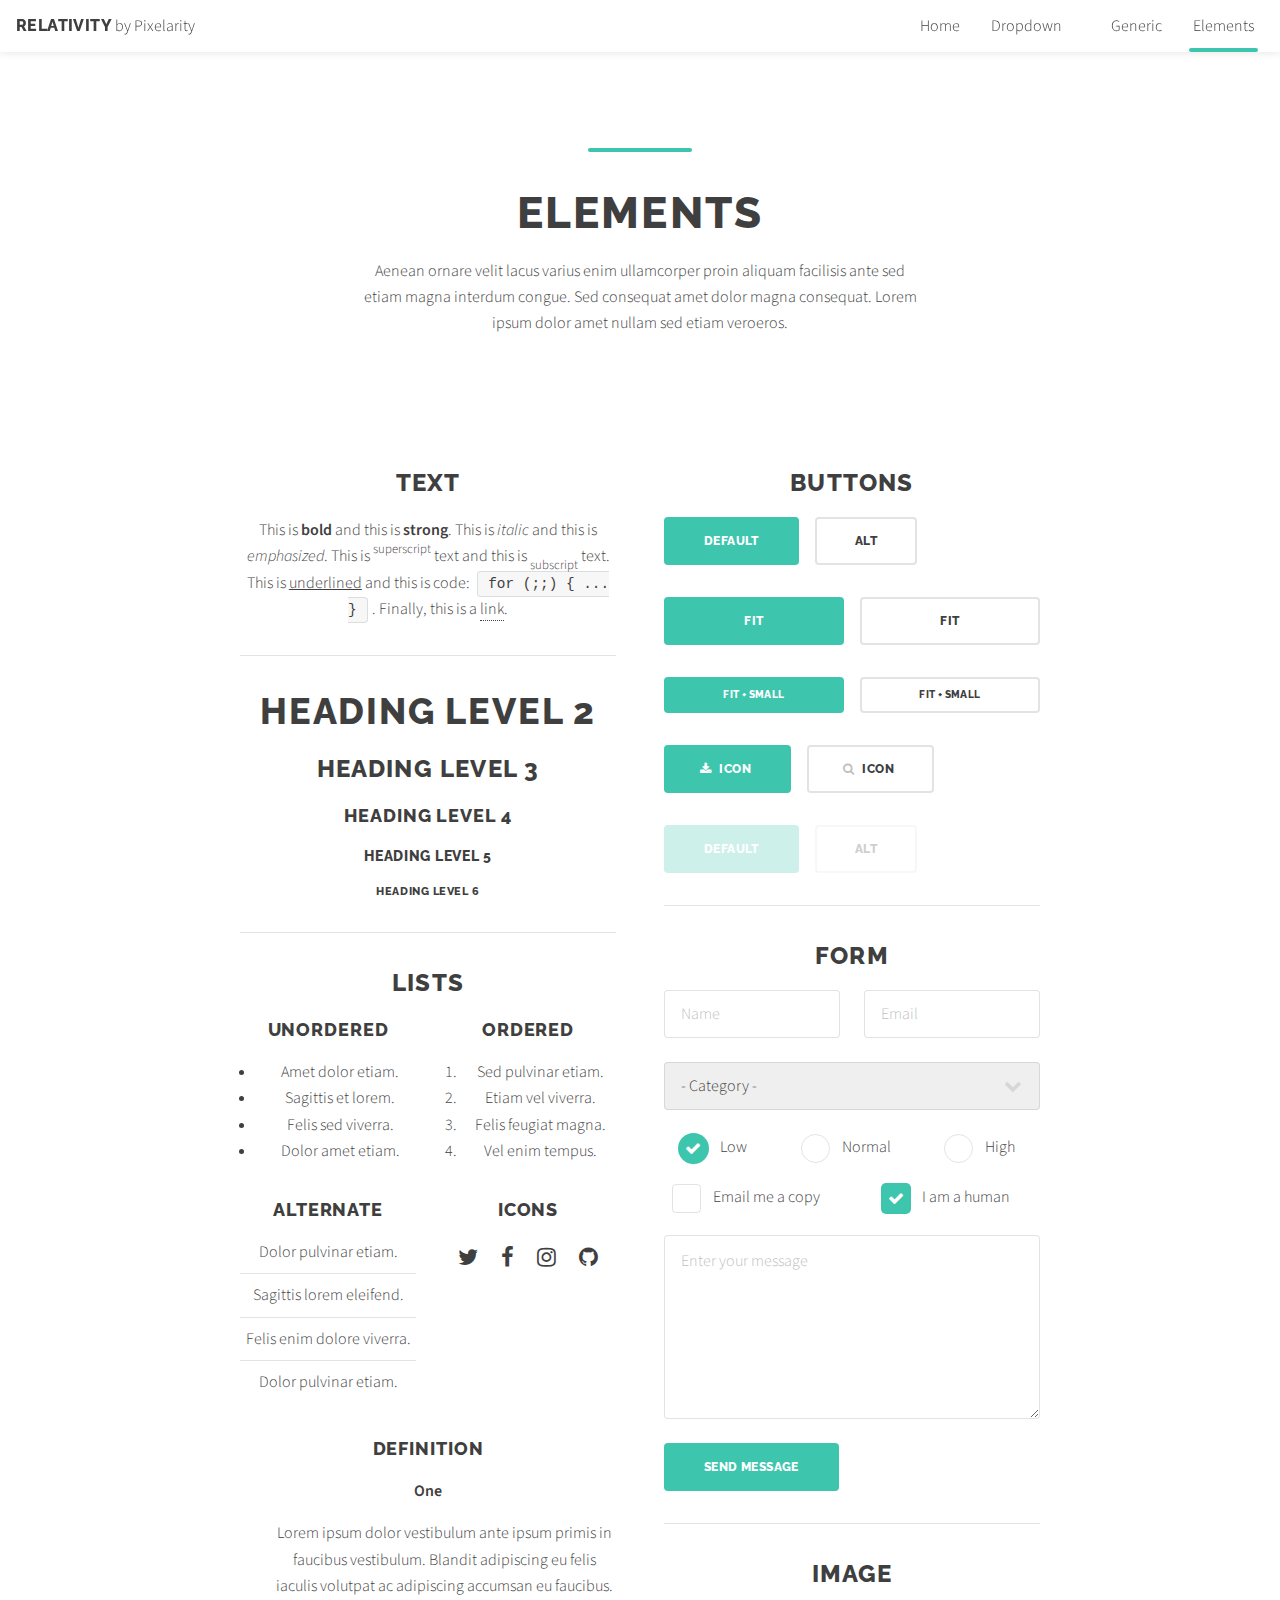
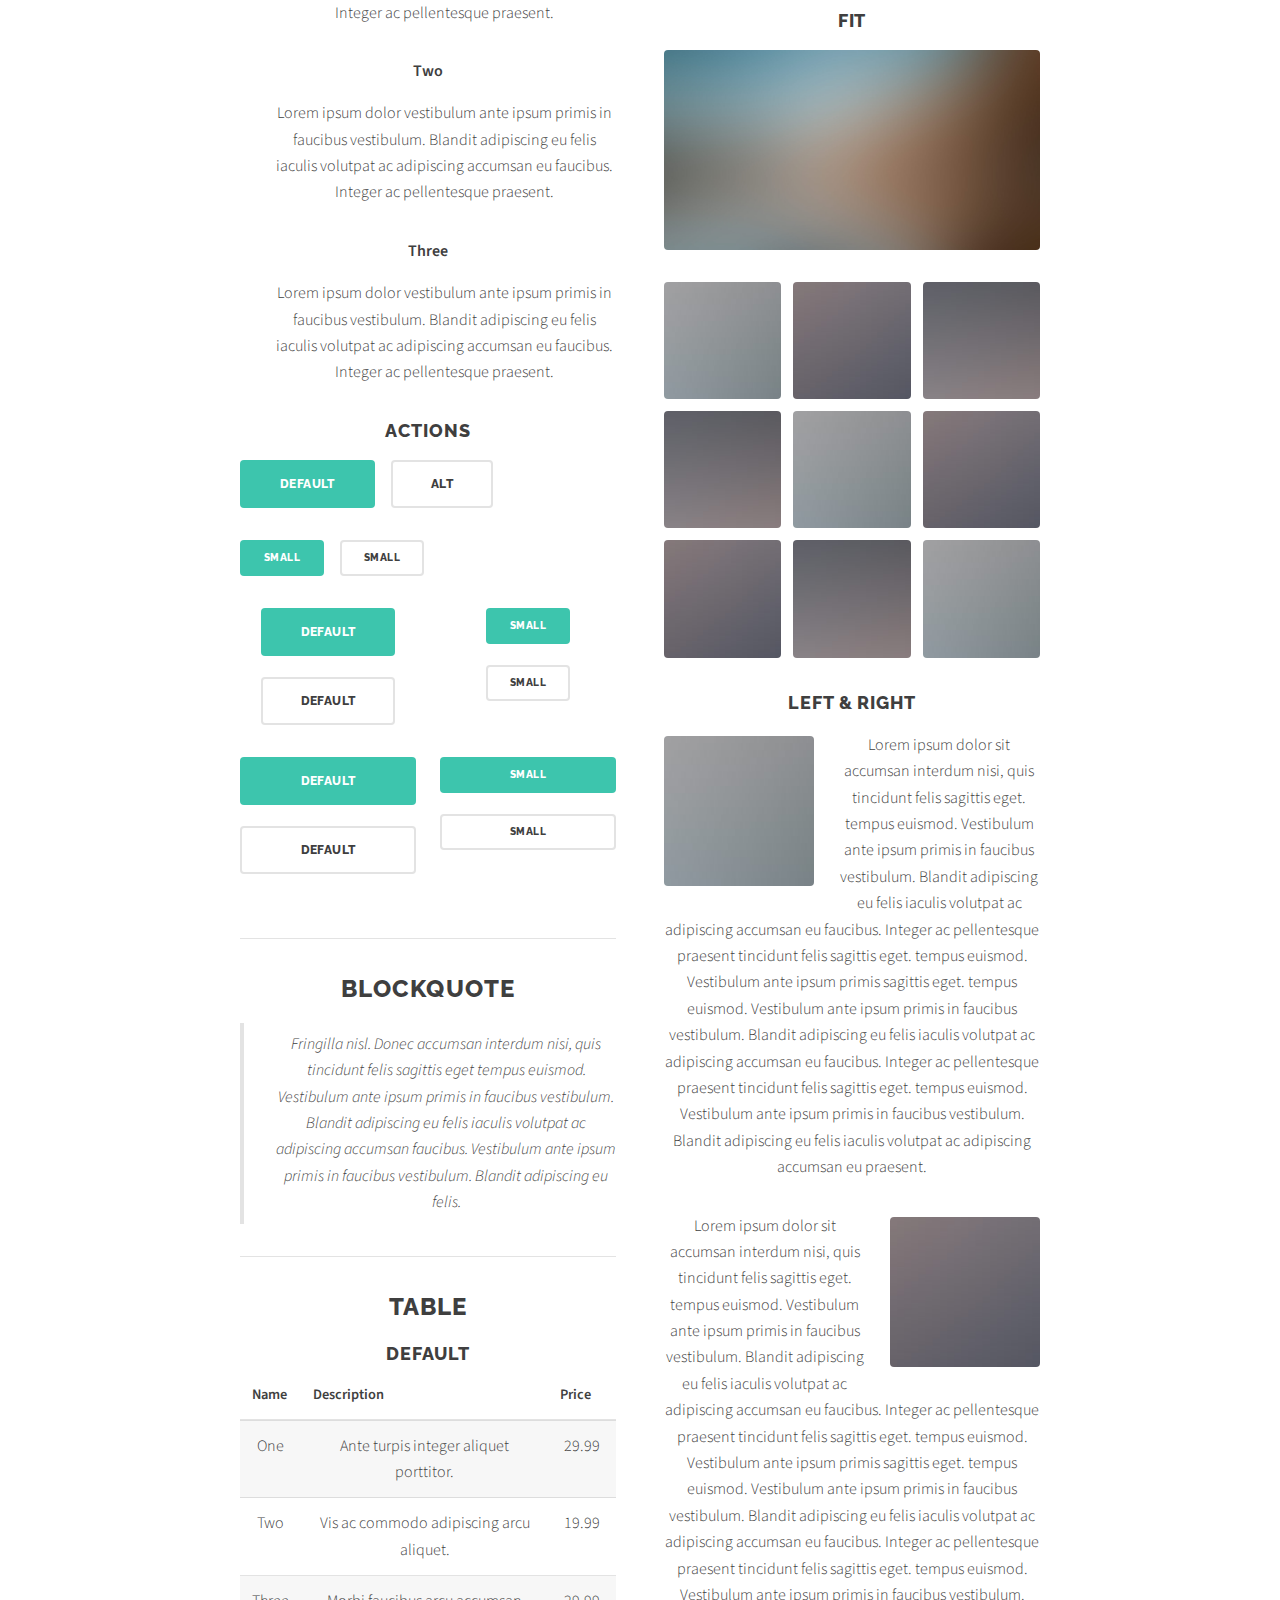
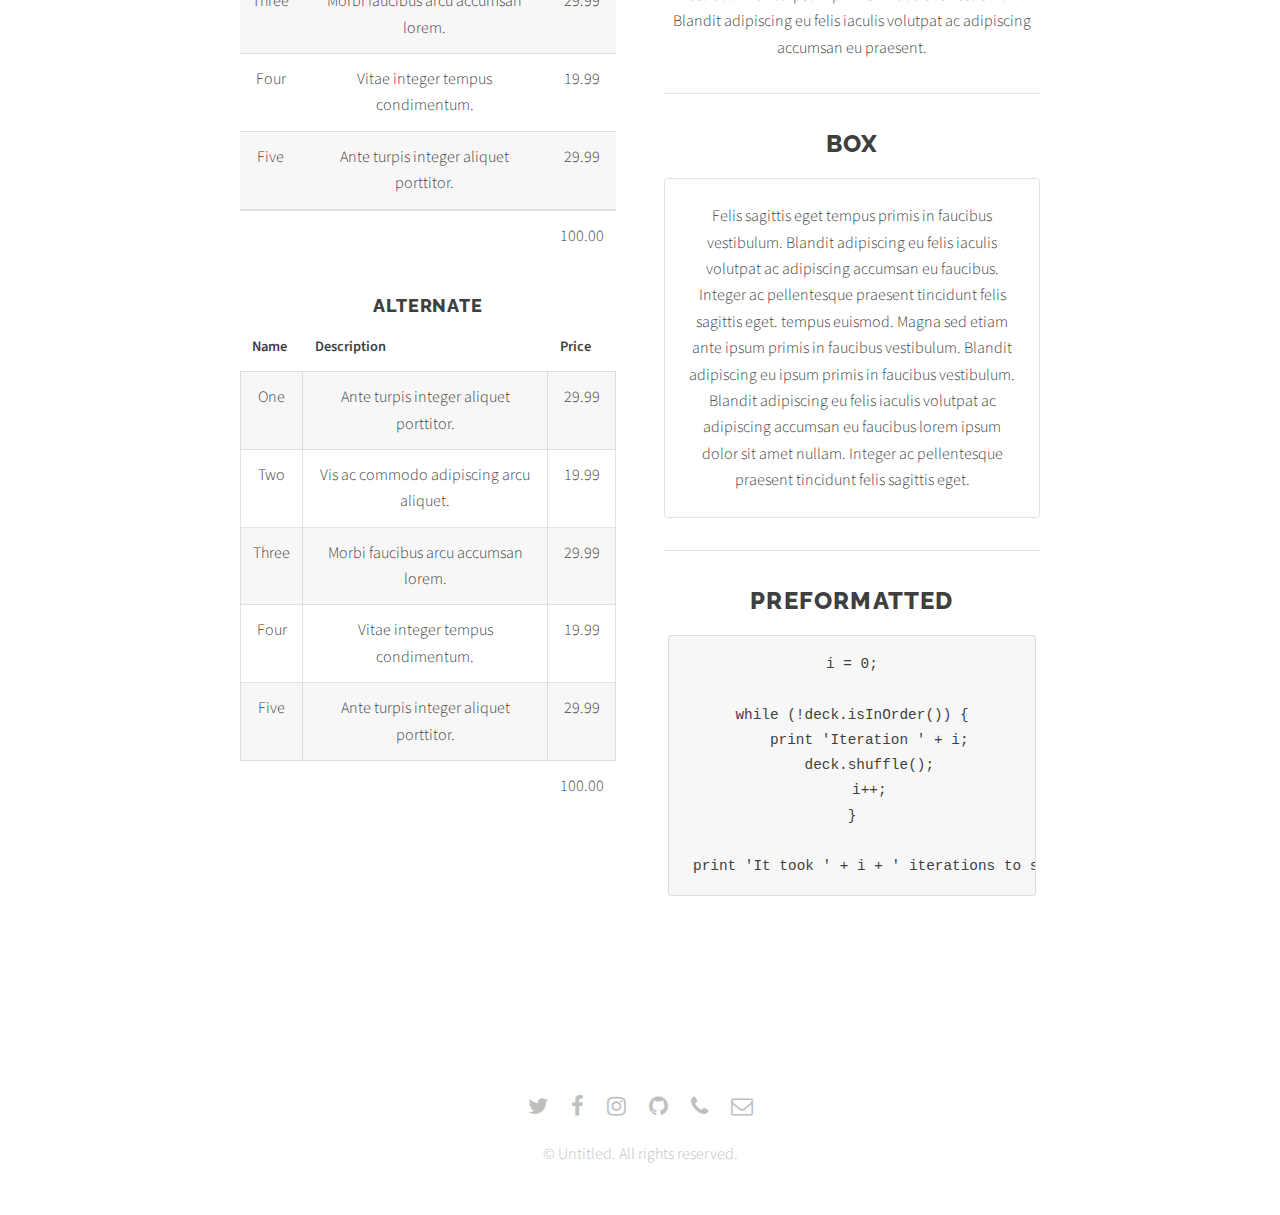
==== elements.html @ f2b417d4 "Jorgen Graff website beta" ====
<!doctype html>
<html>
  <head>
    <meta charset="utf-8">
    <meta http-equiv="x-ua-compatible" content="ie=edge">
    <meta name="viewport"
          content="width=device-width, initial-scale=1, shrink-to-fit=no">
    <!-- Use the title from a page's frontmatter if it has one -->
    <title>Middleman</title>
    <link href="/stylesheets/site.css" rel="stylesheet" />
    <script src="/javascripts/site.js"></script>
  </head>
  <body>
    <!DOCTYPE HTML>
<!--
	Relativity by Pixelarity
	pixelarity.com | hello@pixelarity.com
	License: pixelarity.com/license
-->
<html>
	<head>
		<title>Untitled</title>
		<meta charset="utf-8" />
		<meta name="viewport" content="width=device-width, initial-scale=1, user-scalable=no" />
		<link rel="stylesheet" href="assets/css/main.css" />
	</head>
	<body class="is-preload">

		<!-- Wrapper -->
			<div id="wrapper">

				<!-- Header -->
					<header id="header">

						<!-- Logo -->
							<div class="logo">
								<a href="index.html"><strong>Relativity</strong> by Pixelarity</a>
							</div>

						<!-- Nav -->
							<nav id="nav">
								<ul>
									<li><a href="index.html">Home</a></li>
									<li>
										<a href="#" class="icon fa-angle-down">Dropdown</a>
										<ul>
											<li><a href="#">Option One</a></li>
											<li><a href="#">Option Two</a></li>
											<li><a href="#">Option Three</a></li>
											<li>
												<a href="#">Submenu</a>
												<ul>
													<li><a href="#">Option One</a></li>
													<li><a href="#">Option Two</a></li>
													<li><a href="#">Option Three</a></li>
													<li><a href="#">Option Four</a></li>
												</ul>
											</li>
										</ul>
									</li>
									<li><a href="generic.html">Generic</a></li>
									<li class="current"><a href="elements.html">Elements</a></li>
								</ul>
							</nav>

					</header>

				<!-- Section -->
					<section class="main alt">
						<header>
							<h1>Elements</h1>
							<p>Aenean ornare velit lacus varius enim ullamcorper proin aliquam facilisis ante sed etiam magna interdum congue. Sed consequat amet dolor magna consequat. Lorem ipsum dolor amet nullam sed etiam veroeros.</p>
						</header>
						<div class="inner style2">

							<div class="row gtr-200">
								<div class="col-6 col-12-medium">

									<!-- Text stuff -->
										<h3>Text</h3>
										<p>This is <b>bold</b> and this is <strong>strong</strong>. This is <i>italic</i> and this is <em>emphasized</em>.
										This is <sup>superscript</sup> text and this is <sub>subscript</sub> text.
										This is <u>underlined</u> and this is code: <code>for (;;) { ... }</code>.
										Finally, this is a <a href="#">link</a>.</p>
										<hr />
										<h2>Heading Level 2</h2>
										<h3>Heading Level 3</h3>
										<h4>Heading Level 4</h4>
										<h5>Heading Level 5</h5>
										<h6>Heading Level 6</h6>

										<hr />

									<!-- Lists -->
										<h3>Lists</h3>
										<div class="row">
											<div class="col-6 col-12-small">

												<h4>Unordered</h4>
												<ul>
													<li>Amet dolor etiam.</li>
													<li>Sagittis et lorem.</li>
													<li>Felis sed viverra.</li>
													<li>Dolor amet etiam.</li>
												</ul>

												<h4>Alternate</h4>
												<ul class="alt">
													<li>Dolor pulvinar etiam.</li>
													<li>Sagittis lorem eleifend.</li>
													<li>Felis enim dolore viverra.</li>
													<li>Dolor pulvinar etiam.</li>
												</ul>

											</div>
											<div class="col-6 col-12-small">

												<h4>Ordered</h4>
												<ol>
													<li>Sed pulvinar etiam.</li>
													<li>Etiam vel viverra.</li>
													<li>Felis feugiat magna.</li>
													<li>Vel enim tempus.</li>
												</ol>

												<h4>Icons</h4>
												<ul class="icons">
													<li><a href="#" class="icon fa-twitter"><span class="label">Twitter</span></a></li>
													<li><a href="#" class="icon fa-facebook"><span class="label">Facebook</span></a></li>
													<li><a href="#" class="icon fa-instagram"><span class="label">Instagram</span></a></li>
													<li><a href="#" class="icon fa-github"><span class="label">Github</span></a></li>
												</ul>

											</div>
										</div>
										<h4>Definition</h4>
										<dl>
											<dt>One</dt>
											<dd>
												<p>Lorem ipsum dolor vestibulum ante ipsum primis in faucibus vestibulum. Blandit adipiscing eu felis iaculis volutpat ac adipiscing accumsan eu faucibus. Integer ac pellentesque praesent.</p>
											</dd>
											<dt>Two</dt>
											<dd>
												<p>Lorem ipsum dolor vestibulum ante ipsum primis in faucibus vestibulum. Blandit adipiscing eu felis iaculis volutpat ac adipiscing accumsan eu faucibus. Integer ac pellentesque praesent.</p>
											</dd>
											<dt>Three</dt>
											<dd>
												<p>Lorem ipsum dolor vestibulum ante ipsum primis in faucibus vestibulum. Blandit adipiscing eu felis iaculis volutpat ac adipiscing accumsan eu faucibus. Integer ac pellentesque praesent.</p>
											</dd>
										</dl>

										<h4>Actions</h4>
										<ul class="actions">
											<li><a href="#" class="button">Default</a></li>
											<li><a href="#" class="button alt">Alt</a></li>
										</ul>
										<ul class="actions small">
											<li><a href="#" class="button small">Small</a></li>
											<li><a href="#" class="button alt small">Small</a></li>
										</ul>
										<div class="row">
											<div class="col-6 col-12-small">
												<ul class="actions stacked">
													<li><a href="#" class="button">Default</a></li>
													<li><a href="#" class="button alt">Default</a></li>
												</ul>
											</div>
											<div class="col-6 col-12-small">
												<ul class="actions stacked">
													<li><a href="#" class="button small">Small</a></li>
													<li><a href="#" class="button alt small">Small</a></li>
												</ul>
											</div>
										</div>
										<div class="row">
											<div class="col-6 col-12-small">
												<ul class="actions stacked">
													<li><a href="#" class="button fit">Default</a></li>
													<li><a href="#" class="button alt fit">Default</a></li>
												</ul>
											</div>
											<div class="col-6 col-12-small">
												<ul class="actions stacked">
													<li><a href="#" class="button small fit">Small</a></li>
													<li><a href="#" class="button alt small fit">Small</a></li>
												</ul>
											</div>
										</div>

										<hr />

									<!-- Blockquote -->
										<h3>Blockquote</h3>
										<blockquote>Fringilla nisl. Donec accumsan interdum nisi, quis tincidunt felis sagittis eget tempus euismod. Vestibulum ante ipsum primis in faucibus vestibulum. Blandit adipiscing eu felis iaculis volutpat ac adipiscing accumsan faucibus. Vestibulum ante ipsum primis in faucibus vestibulum. Blandit adipiscing eu felis.</blockquote>

										<hr />

									<!-- Table -->
										<h3>Table</h3>

										<h4>Default</h4>
										<div class="table-wrapper">
											<table>
												<thead>
													<tr>
														<th>Name</th>
														<th>Description</th>
														<th>Price</th>
													</tr>
												</thead>
												<tbody>
													<tr>
														<td>One</td>
														<td>Ante turpis integer aliquet porttitor.</td>
														<td>29.99</td>
													</tr>
													<tr>
														<td>Two</td>
														<td>Vis ac commodo adipiscing arcu aliquet.</td>
														<td>19.99</td>
													</tr>
													<tr>
														<td>Three</td>
														<td> Morbi faucibus arcu accumsan lorem.</td>
														<td>29.99</td>
													</tr>
													<tr>
														<td>Four</td>
														<td>Vitae integer tempus condimentum.</td>
														<td>19.99</td>
													</tr>
													<tr>
														<td>Five</td>
														<td>Ante turpis integer aliquet porttitor.</td>
														<td>29.99</td>
													</tr>
												</tbody>
												<tfoot>
													<tr>
														<td colspan="2"></td>
														<td>100.00</td>
													</tr>
												</tfoot>
											</table>
										</div>

										<h4>Alternate</h4>
										<div class="table-wrapper">
											<table class="alt">
												<thead>
													<tr>
														<th>Name</th>
														<th>Description</th>
														<th>Price</th>
													</tr>
												</thead>
												<tbody>
													<tr>
														<td>One</td>
														<td>Ante turpis integer aliquet porttitor.</td>
														<td>29.99</td>
													</tr>
													<tr>
														<td>Two</td>
														<td>Vis ac commodo adipiscing arcu aliquet.</td>
														<td>19.99</td>
													</tr>
													<tr>
														<td>Three</td>
														<td>Morbi faucibus arcu accumsan lorem.</td>
														<td>29.99</td>
													</tr>
													<tr>
														<td>Four</td>
														<td>Vitae integer tempus condimentum.</td>
														<td>19.99</td>
													</tr>
													<tr>
														<td>Five</td>
														<td>Ante turpis integer aliquet porttitor.</td>
														<td>29.99</td>
													</tr>
												</tbody>
												<tfoot>
													<tr>
														<td colspan="2"></td>
														<td>100.00</td>
													</tr>
												</tfoot>
											</table>
										</div>

								</div>
								<div class="col-6 col-12-medium">

									<!-- Buttons -->
										<h3>Buttons</h3>
										<ul class="actions">
											<li><a href="#" class="button">Default</a></li>
											<li><a href="#" class="button alt">Alt</a></li>
										</ul>
										<ul class="actions fit">
											<li><a href="#" class="button fit">Fit</a></li>
											<li><a href="#" class="button alt fit">Fit</a></li>
										</ul>
										<ul class="actions fit small">
											<li><a href="#" class="button fit small">Fit + Small</a></li>
											<li><a href="#" class="button alt fit small">Fit + Small</a></li>
										</ul>
										<ul class="actions">
											<li><a href="#" class="button icon fa-download">Icon</a></li>
											<li><a href="#" class="button alt icon fa-search">Icon</a></li>
										</ul>
										<ul class="actions">
											<li><span class="button disabled">Default</span></li>
											<li><span class="button alt disabled">Alt</span></li>
										</ul>

										<hr />

									<!-- Form -->
										<h3>Form</h3>

										<form method="post" action="#" class="alt">
											<div class="row gtr-uniform">
												<div class="col-6 col-12-xsmall">
													<input type="text" name="demo-name" id="demo-name" value="" placeholder="Name" />
												</div>
												<div class="col-6 col-12-xsmall">
													<input type="email" name="demo-email" id="demo-email" value="" placeholder="Email" />
												</div>
												<!-- Break -->
												<div class="col-12">
													<select name="demo-category" id="demo-category">
														<option value="">- Category -</option>
														<option value="1">Manufacturing</option>
														<option value="1">Shipping</option>
														<option value="1">Administration</option>
														<option value="1">Human Resources</option>
													</select>
												</div>
												<!-- Break -->
												<div class="col-4 col-12-small">
													<input type="radio" id="demo-priority-low" name="demo-priority" checked>
													<label for="demo-priority-low">Low</label>
												</div>
												<div class="col-4 col-12-small">
													<input type="radio" id="demo-priority-normal" name="demo-priority">
													<label for="demo-priority-normal">Normal</label>
												</div>
												<div class="col-4 col-12-small">
													<input type="radio" id="demo-priority-high" name="demo-priority">
													<label for="demo-priority-high">High</label>
												</div>
												<!-- Break -->
												<div class="col-6 col-12-small">
													<input type="checkbox" id="demo-copy" name="demo-copy">
													<label for="demo-copy">Email me a copy</label>
												</div>
												<div class="col-6 col-12-small">
													<input type="checkbox" id="demo-human" name="demo-human" checked>
													<label for="demo-human">I am a human</label>
												</div>
												<!-- Break -->
												<div class="col-12">
													<textarea name="demo-message" id="demo-message" placeholder="Enter your message" rows="6"></textarea>
												</div>
												<!-- Break -->
												<div class="col-12">
													<ul class="actions">
														<li><input type="submit" value="Send Message" /></li>
													</ul>
												</div>
											</div>
										</form>

										<hr />

									<!-- Image -->
										<h3>Image</h3>

										<h4>Fit</h4>
										<span class="image fit"><img src="images/banner.jpg" alt="" /></span>
										<div class="box alt">
											<div class="row gtr-50 gtr-uniform">
												<div class="col-4"><span class="image fit"><img src="images/pic01.jpg" alt="" /></span></div>
												<div class="col-4"><span class="image fit"><img src="images/pic02.jpg" alt="" /></span></div>
												<div class="col-4"><span class="image fit"><img src="images/pic03.jpg" alt="" /></span></div>
												<!-- Break -->
												<div class="col-4"><span class="image fit"><img src="images/pic03.jpg" alt="" /></span></div>
												<div class="col-4"><span class="image fit"><img src="images/pic01.jpg" alt="" /></span></div>
												<div class="col-4"><span class="image fit"><img src="images/pic02.jpg" alt="" /></span></div>
												<!-- Break -->
												<div class="col-4"><span class="image fit"><img src="images/pic02.jpg" alt="" /></span></div>
												<div class="col-4"><span class="image fit"><img src="images/pic03.jpg" alt="" /></span></div>
												<div class="col-4"><span class="image fit"><img src="images/pic01.jpg" alt="" /></span></div>
											</div>
										</div>

										<h4>Left &amp; Right</h4>
										<p><span class="image left"><img src="images/pic01.jpg" alt="" /></span>Lorem ipsum dolor sit accumsan interdum nisi, quis tincidunt felis sagittis eget. tempus euismod. Vestibulum ante ipsum primis in faucibus vestibulum. Blandit adipiscing eu felis iaculis volutpat ac adipiscing accumsan eu faucibus. Integer ac pellentesque praesent tincidunt felis sagittis eget. tempus euismod. Vestibulum ante ipsum primis sagittis eget. tempus euismod. Vestibulum ante ipsum primis in faucibus vestibulum. Blandit adipiscing eu felis iaculis volutpat ac adipiscing accumsan eu faucibus. Integer ac pellentesque praesent tincidunt felis sagittis eget. tempus euismod. Vestibulum ante ipsum primis in faucibus vestibulum. Blandit adipiscing eu felis iaculis volutpat ac adipiscing accumsan eu praesent.</p>
										<p><span class="image right"><img src="images/pic02.jpg" alt="" /></span>Lorem ipsum dolor sit accumsan interdum nisi, quis tincidunt felis sagittis eget. tempus euismod. Vestibulum ante ipsum primis in faucibus vestibulum. Blandit adipiscing eu felis iaculis volutpat ac adipiscing accumsan eu faucibus. Integer ac pellentesque praesent tincidunt felis sagittis eget. tempus euismod. Vestibulum ante ipsum primis sagittis eget. tempus euismod. Vestibulum ante ipsum primis in faucibus vestibulum. Blandit adipiscing eu felis iaculis volutpat ac adipiscing accumsan eu faucibus. Integer ac pellentesque praesent tincidunt felis sagittis eget. tempus euismod. Vestibulum ante ipsum primis in faucibus vestibulum. Blandit adipiscing eu felis iaculis volutpat ac adipiscing accumsan eu praesent.</p>

										<hr />

									<!-- Box -->
										<h3>Box</h3>
										<div class="box">
											<p>Felis sagittis eget tempus primis in faucibus vestibulum. Blandit adipiscing eu felis iaculis volutpat ac adipiscing accumsan eu faucibus. Integer ac pellentesque praesent tincidunt felis sagittis eget. tempus euismod. Magna sed etiam ante ipsum primis in faucibus vestibulum. Blandit adipiscing eu ipsum primis in faucibus vestibulum. Blandit adipiscing eu felis iaculis volutpat ac adipiscing accumsan eu faucibus lorem ipsum dolor sit amet nullam. Integer ac pellentesque praesent tincidunt felis sagittis eget.</p>
										</div>

										<hr />

									<!-- Preformatted Code -->
										<h3>Preformatted</h3>
										<pre><code>i = 0;

while (!deck.isInOrder()) {
    print 'Iteration ' + i;
    deck.shuffle();
    i++;
}

print 'It took ' + i + ' iterations to sort the deck.';
</code></pre>
								</div>
							</div>

						</div>
					</section>

				<!-- Footer -->
					<footer id="footer">
						<ul class="icons">
							<li><a href="#" class="icon alt fa-twitter"><span class="label">Twitter</span></a></li>
							<li><a href="#" class="icon alt fa-facebook"><span class="label">Facebook</span></a></li>
							<li><a href="#" class="icon alt fa-instagram"><span class="label">Instagram</span></a></li>
							<li><a href="#" class="icon alt fa-github"><span class="label">GitHub</span></a></li>
							<li><a href="#" class="icon alt fa-phone"><span class="label">Phone</span></a></li>
							<li><a href="#" class="icon alt fa-envelope-o"><span class="label">Email</span></a></li>
						</ul>
						<p class="copyright">&copy; Untitled. All rights reserved.</p>
					</footer>

			</div>

		<!-- Scripts -->
			<script src="assets/js/jquery.min.js"></script>
			<script src="assets/js/jquery.dropotron.min.js"></script>
			<script src="assets/js/jquery.scrollex.min.js"></script>
			<script src="assets/js/jquery.scrolly.min.js"></script>
			<script src="assets/js/browser.min.js"></script>
			<script src="assets/js/breakpoints.min.js"></script>
			<script src="assets/js/util.js"></script>
			<script src="assets/js/main.js"></script>

	</body>
</html>
  </body>
</html>
---- stylesheets/site.css ----
body {
  background-color: #fbc547;
  color: #333;
  font-family: -apple-system, BlinkMacSystemFont, "Avenir Next", "Avenir", "Segoe UI", "Lucida Grande", "Helvetica Neue", "Helvetica", "Fira Sans", "Roboto", "Noto", "Droid Sans", "Cantarell", "Oxygen", "Ubuntu", "Franklin Gothic Medium", "Century Gothic", "Liberation Sans", sans-serif;
  padding: 18vh 1rem;
  text-align: center; }

a {
  color: rgba(0, 0, 0, 0.7); }
  a:focus, a:hover {
    color: rgba(0, 0, 0, 0.6); }

.middleman-logo {
  margin-bottom: 1rem;
  width: 10rem; }
---- assets/css/main.css ----
@import url(font-awesome.min.css);
@import url("https://fonts.googleapis.com/css?family=Raleway:800|Source+Sans+Pro:300,300i,600,600i");

/*
	Relativity by Pixelarity
	pixelarity.com | hello@pixelarity.com
	License: pixelarity.com/license
*/

html, body, div, span, applet, object,
iframe, h1, h2, h3, h4, h5, h6, p, blockquote,
pre, a, abbr, acronym, address, big, cite,
code, del, dfn, em, img, ins, kbd, q, s, samp,
small, strike, strong, sub, sup, tt, var, b,
u, i, center, dl, dt, dd, ol, ul, li, fieldset,
form, label, legend, table, caption, tbody,
tfoot, thead, tr, th, td, article, aside,
canvas, details, embed, figure, figcaption,
footer, header, hgroup, menu, nav, output, ruby,
section, summary, time, mark, audio, video {
	margin: 0;
	padding: 0;
	border: 0;
	font-size: 100%;
	font: inherit;
	vertical-align: baseline;}

article, aside, details, figcaption, figure,
footer, header, hgroup, menu, nav, section {
	display: block;}

body {
	line-height: 1;
}

ol, ul {
	list-style: none;
}

blockquote, q {
	quotes: none;
}

	blockquote:before, blockquote:after, q:before, q:after {
		content: '';
		content: none;
	}

table {
	border-collapse: collapse;
	border-spacing: 0;
}

body {
	-webkit-text-size-adjust: none;
}

mark {
	background-color: transparent;
	color: inherit;
}

input::-moz-focus-inner {
	border: 0;
	padding: 0;
}

input, select, textarea {
	-moz-appearance: none;
	-webkit-appearance: none;
	-ms-appearance: none;
	appearance: none;
}

/* Basic */

	@-ms-viewport {
		width: device-width;
	}

	body {
		-ms-overflow-style: scrollbar;
	}

	@media screen and (max-width: 480px) {

		html, body {
			min-width: 320px;
			overflow-x: hidden;
		}

	}

	html {
		-webkit-box-sizing: border-box;
		        box-sizing: border-box;
	}

	*, *:before, *:after {
		-webkit-box-sizing: inherit;
		        box-sizing: inherit;
	}

	body {
		background-color: #3f3f3f !important;
	}

		body.is-preload *, body.is-preload *:before, body.is-preload *:after {
			-webkit-animation: none !important;
			animation: none !important;
			-webkit-transition: none !important;
			transition: none !important;
		}

/* Type */

	html {
		font-size: 16pt;
	}

		@media screen and (max-width: 1680px) {

			html {
				font-size: 13pt;
			}

		}

		@media screen and (max-width: 1280px) {

			html {
				font-size: 12pt;
			}

		}

		@media screen and (max-width: 736px) {

			html {
				font-size: 11pt;
			}

		}

		@media screen and (max-width: 360px) {

			html {
				font-size: 10.5pt;
			}

		}

	body {
		background-color: #bfbfbf;
		color: #3f3f3f;
	}

	body, input, select, textarea {
		font-family: "Source Sans Pro", Helvetica, sans-serif;
		font-weight: 300;
		font-size: 1rem;
		line-height: 1.65;
	}

	a {
		-webkit-transition: color 0.2s ease-in-out, border-color 0.2s ease-in-out, box-shadow 0.2s ease-in-out;
		-webkit-transition: color 0.2s ease-in-out, border-color 0.2s ease-in-out, -webkit-box-shadow 0.2s ease-in-out;
		transition: color 0.2s ease-in-out, border-color 0.2s ease-in-out, -webkit-box-shadow 0.2s ease-in-out;
		transition: color 0.2s ease-in-out, border-color 0.2s ease-in-out, box-shadow 0.2s ease-in-out;
		transition: color 0.2s ease-in-out, border-color 0.2s ease-in-out, box-shadow 0.2s ease-in-out, -webkit-box-shadow 0.2s ease-in-out;
		border-bottom: dotted 1px;
		text-decoration: none;
	}

		a:before, a strong {
			-webkit-transition: color 0.2s ease-in-out, border-color 0.2s ease-in-out, box-shadow 0.2s ease-in-out;
			-webkit-transition: color 0.2s ease-in-out, border-color 0.2s ease-in-out, -webkit-box-shadow 0.2s ease-in-out;
			transition: color 0.2s ease-in-out, border-color 0.2s ease-in-out, -webkit-box-shadow 0.2s ease-in-out;
			transition: color 0.2s ease-in-out, border-color 0.2s ease-in-out, box-shadow 0.2s ease-in-out;
			transition: color 0.2s ease-in-out, border-color 0.2s ease-in-out, box-shadow 0.2s ease-in-out, -webkit-box-shadow 0.2s ease-in-out;
		}

		a:hover {
			border-bottom-color: transparent;
		}

			a:hover:before, a:hover strong {
				color: inherit !important;
			}

	strong, b {
		font-weight: 600;
	}

	em, i {
		font-style: italic;
	}

	p {
		margin: 0 0 2rem 0;
	}

	h1, h2, h3, h4, h5, h6 {
		font-family: "Raleway", Helvetica, sans-serif;
		font-weight: 800;
		line-height: 1.5;
		margin: 0 0 1rem 0;
		text-transform: uppercase;
		letter-spacing: 0.05em;
	}

		h1 a, h2 a, h3 a, h4 a, h5 a, h6 a {
			color: inherit;
			text-decoration: none;
		}

	h1 {
		font-size: 2.75rem;
		line-height: 1.3;
	}

	h2 {
		font-size: 2.25rem;
		line-height: 1.3;
	}

	h3 {
		font-size: 1.5rem;
	}

	h4 {
		font-size: 1.1rem;
	}

	h5 {
		font-size: 0.9rem;
	}

	h6 {
		font-size: 0.7rem;
	}

	@media screen and (max-width: 736px) {

		h1 {
			font-size: 2.25rem;
		}

		h2 {
			font-size: 1.5rem;
		}

		h3 {
			font-size: 1rem;
		}

		h4 {
			font-size: 0.9rem;
		}

		h5 {
			font-size: 0.8rem;
		}

		h6 {
			font-size: 0.7rem;
		}

	}

	sub {
		font-size: 0.8rem;
		position: relative;
		top: 0.5rem;
	}

	sup {
		font-size: 0.8rem;
		position: relative;
		top: -0.5rem;
	}

	blockquote {
		border-left: solid 4px;
		font-style: italic;
		margin: 0 0 2rem 0;
		padding: 0.5rem 0 0.5rem 2rem;
	}

	code {
		border-radius: 4px;
		border: solid 1px;
		font-family: "Courier New", monospace;
		font-size: 0.9rem;
		margin: 0 0.25rem;
		padding: 0.25rem 0.65rem;
	}

	pre {
		-webkit-overflow-scrolling: touch;
		font-family: "Courier New", monospace;
		font-size: 0.9rem;
		margin: 0 0 2rem 0;
	}

		pre code {
			display: block;
			line-height: 1.75;
			padding: 1rem 1.5rem;
			overflow-x: auto;
		}

	hr {
		border: 0;
		border-bottom: solid 1px;
		margin: 2rem 0;
	}

		hr.major {
			margin: 3rem 0;
		}

	.align-left {
		text-align: left;
	}

	.align-center {
		text-align: center;
	}

	.align-right {
		text-align: right;
	}

	input, select, textarea {
		color: #3f3f3f;
	}

	a {
		color: inherit;
	}

		a:hover {
			color: #3dc5ad !important;
		}

	strong, b {
		color: #3f3f3f;
	}

	h1, h2, h3, h4, h5, h6 {
		color: #3f3f3f;
	}

	blockquote {
		border-left-color: rgba(143, 143, 143, 0.25);
	}

	code {
		background: rgba(143, 143, 143, 0.075);
		border-color: rgba(143, 143, 143, 0.25);
	}

	hr {
		border-bottom-color: rgba(143, 143, 143, 0.25);
	}

/* Row */

	.row {
		display: flex;
		flex-wrap: wrap;
		-webkit-box-sizing: border-box;
		        box-sizing: border-box;
		align-items: stretch;
	}

		.row > * {
			-webkit-box-sizing: border-box;
			        box-sizing: border-box;
		}

		.row.gtr-uniform > * > :last-child {
			margin-bottom: 0;
		}

		.row.aln-left {
			justify-content: flex-start;
		}

		.row.aln-center {
			justify-content: center;
		}

		.row.aln-right {
			justify-content: flex-end;
		}

		.row.aln-top {
			align-items: flex-start;
		}

		.row.aln-middle {
			align-items: center;
		}

		.row.aln-bottom {
			align-items: flex-end;
		}

		.row > .imp {
			order: -1;
		}

		.row > .col-1 {
			width: 8.3333333333%;
		}

		.row > .off-1 {
			margin-left: 8.3333333333%;
		}

		.row > .col-2 {
			width: 16.6666666667%;
		}

		.row > .off-2 {
			margin-left: 16.6666666667%;
		}

		.row > .col-3 {
			width: 25%;
		}

		.row > .off-3 {
			margin-left: 25%;
		}

		.row > .col-4 {
			width: 33.3333333333%;
		}

		.row > .off-4 {
			margin-left: 33.3333333333%;
		}

		.row > .col-5 {
			width: 41.6666666667%;
		}

		.row > .off-5 {
			margin-left: 41.6666666667%;
		}

		.row > .col-6 {
			width: 50%;
		}

		.row > .off-6 {
			margin-left: 50%;
		}

		.row > .col-7 {
			width: 58.3333333333%;
		}

		.row > .off-7 {
			margin-left: 58.3333333333%;
		}

		.row > .col-8 {
			width: 66.6666666667%;
		}

		.row > .off-8 {
			margin-left: 66.6666666667%;
		}

		.row > .col-9 {
			width: 75%;
		}

		.row > .off-9 {
			margin-left: 75%;
		}

		.row > .col-10 {
			width: 83.3333333333%;
		}

		.row > .off-10 {
			margin-left: 83.3333333333%;
		}

		.row > .col-11 {
			width: 91.6666666667%;
		}

		.row > .off-11 {
			margin-left: 91.6666666667%;
		}

		.row > .col-12 {
			width: 100%;
		}

		.row > .off-12 {
			margin-left: 100%;
		}

		.row.gtr-0 {
			margin-top: 0;
			margin-left: 0rem;
		}

			.row.gtr-0 > * {
				padding: 0 0 0 0rem;
			}

			.row.gtr-0.gtr-uniform {
				margin-top: 0rem;
			}

				.row.gtr-0.gtr-uniform > * {
					padding-top: 0rem;
				}

		.row.gtr-25 {
			margin-top: 0;
			margin-left: -0.375rem;
		}

			.row.gtr-25 > * {
				padding: 0 0 0 0.375rem;
			}

			.row.gtr-25.gtr-uniform {
				margin-top: -0.375rem;
			}

				.row.gtr-25.gtr-uniform > * {
					padding-top: 0.375rem;
				}

		.row.gtr-50 {
			margin-top: 0;
			margin-left: -0.75rem;
		}

			.row.gtr-50 > * {
				padding: 0 0 0 0.75rem;
			}

			.row.gtr-50.gtr-uniform {
				margin-top: -0.75rem;
			}

				.row.gtr-50.gtr-uniform > * {
					padding-top: 0.75rem;
				}

		.row {
			margin-top: 0;
			margin-left: -1.5rem;
		}

			.row > * {
				padding: 0 0 0 1.5rem;
			}

			.row.gtr-uniform {
				margin-top: -1.5rem;
			}

				.row.gtr-uniform > * {
					padding-top: 1.5rem;
				}

		.row.gtr-150 {
			margin-top: 0;
			margin-left: -2.25rem;
		}

			.row.gtr-150 > * {
				padding: 0 0 0 2.25rem;
			}

			.row.gtr-150.gtr-uniform {
				margin-top: -2.25rem;
			}

				.row.gtr-150.gtr-uniform > * {
					padding-top: 2.25rem;
				}

		.row.gtr-200 {
			margin-top: 0;
			margin-left: -3rem;
		}

			.row.gtr-200 > * {
				padding: 0 0 0 3rem;
			}

			.row.gtr-200.gtr-uniform {
				margin-top: -3rem;
			}

				.row.gtr-200.gtr-uniform > * {
					padding-top: 3rem;
				}

		@media screen and (max-width: 1680px) {

			.row {
				display: flex;
				flex-wrap: wrap;
				-webkit-box-sizing: border-box;
				        box-sizing: border-box;
				align-items: stretch;
			}

				.row > * {
					-webkit-box-sizing: border-box;
					        box-sizing: border-box;
				}

				.row.gtr-uniform > * > :last-child {
					margin-bottom: 0;
				}

				.row.aln-left {
					justify-content: flex-start;
				}

				.row.aln-center {
					justify-content: center;
				}

				.row.aln-right {
					justify-content: flex-end;
				}

				.row.aln-top {
					align-items: flex-start;
				}

				.row.aln-middle {
					align-items: center;
				}

				.row.aln-bottom {
					align-items: flex-end;
				}

				.row > .imp-xlarge {
					order: -1;
				}

				.row > .col-1-xlarge {
					width: 8.3333333333%;
				}

				.row > .off-1-xlarge {
					margin-left: 8.3333333333%;
				}

				.row > .col-2-xlarge {
					width: 16.6666666667%;
				}

				.row > .off-2-xlarge {
					margin-left: 16.6666666667%;
				}

				.row > .col-3-xlarge {
					width: 25%;
				}

				.row > .off-3-xlarge {
					margin-left: 25%;
				}

				.row > .col-4-xlarge {
					width: 33.3333333333%;
				}

				.row > .off-4-xlarge {
					margin-left: 33.3333333333%;
				}

				.row > .col-5-xlarge {
					width: 41.6666666667%;
				}

				.row > .off-5-xlarge {
					margin-left: 41.6666666667%;
				}

				.row > .col-6-xlarge {
					width: 50%;
				}

				.row > .off-6-xlarge {
					margin-left: 50%;
				}

				.row > .col-7-xlarge {
					width: 58.3333333333%;
				}

				.row > .off-7-xlarge {
					margin-left: 58.3333333333%;
				}

				.row > .col-8-xlarge {
					width: 66.6666666667%;
				}

				.row > .off-8-xlarge {
					margin-left: 66.6666666667%;
				}

				.row > .col-9-xlarge {
					width: 75%;
				}

				.row > .off-9-xlarge {
					margin-left: 75%;
				}

				.row > .col-10-xlarge {
					width: 83.3333333333%;
				}

				.row > .off-10-xlarge {
					margin-left: 83.3333333333%;
				}

				.row > .col-11-xlarge {
					width: 91.6666666667%;
				}

				.row > .off-11-xlarge {
					margin-left: 91.6666666667%;
				}

				.row > .col-12-xlarge {
					width: 100%;
				}

				.row > .off-12-xlarge {
					margin-left: 100%;
				}

				.row.gtr-0 {
					margin-top: 0;
					margin-left: 0rem;
				}

					.row.gtr-0 > * {
						padding: 0 0 0 0rem;
					}

					.row.gtr-0.gtr-uniform {
						margin-top: 0rem;
					}

						.row.gtr-0.gtr-uniform > * {
							padding-top: 0rem;
						}

				.row.gtr-25 {
					margin-top: 0;
					margin-left: -0.375rem;
				}

					.row.gtr-25 > * {
						padding: 0 0 0 0.375rem;
					}

					.row.gtr-25.gtr-uniform {
						margin-top: -0.375rem;
					}

						.row.gtr-25.gtr-uniform > * {
							padding-top: 0.375rem;
						}

				.row.gtr-50 {
					margin-top: 0;
					margin-left: -0.75rem;
				}

					.row.gtr-50 > * {
						padding: 0 0 0 0.75rem;
					}

					.row.gtr-50.gtr-uniform {
						margin-top: -0.75rem;
					}

						.row.gtr-50.gtr-uniform > * {
							padding-top: 0.75rem;
						}

				.row {
					margin-top: 0;
					margin-left: -1.5rem;
				}

					.row > * {
						padding: 0 0 0 1.5rem;
					}

					.row.gtr-uniform {
						margin-top: -1.5rem;
					}

						.row.gtr-uniform > * {
							padding-top: 1.5rem;
						}

				.row.gtr-150 {
					margin-top: 0;
					margin-left: -2.25rem;
				}

					.row.gtr-150 > * {
						padding: 0 0 0 2.25rem;
					}

					.row.gtr-150.gtr-uniform {
						margin-top: -2.25rem;
					}

						.row.gtr-150.gtr-uniform > * {
							padding-top: 2.25rem;
						}

				.row.gtr-200 {
					margin-top: 0;
					margin-left: -3rem;
				}

					.row.gtr-200 > * {
						padding: 0 0 0 3rem;
					}

					.row.gtr-200.gtr-uniform {
						margin-top: -3rem;
					}

						.row.gtr-200.gtr-uniform > * {
							padding-top: 3rem;
						}

		}

		@media screen and (max-width: 1280px) {

			.row {
				display: flex;
				flex-wrap: wrap;
				-webkit-box-sizing: border-box;
				        box-sizing: border-box;
				align-items: stretch;
			}

				.row > * {
					-webkit-box-sizing: border-box;
					        box-sizing: border-box;
				}

				.row.gtr-uniform > * > :last-child {
					margin-bottom: 0;
				}

				.row.aln-left {
					justify-content: flex-start;
				}

				.row.aln-center {
					justify-content: center;
				}

				.row.aln-right {
					justify-content: flex-end;
				}

				.row.aln-top {
					align-items: flex-start;
				}

				.row.aln-middle {
					align-items: center;
				}

				.row.aln-bottom {
					align-items: flex-end;
				}

				.row > .imp-large {
					order: -1;
				}

				.row > .col-1-large {
					width: 8.3333333333%;
				}

				.row > .off-1-large {
					margin-left: 8.3333333333%;
				}

				.row > .col-2-large {
					width: 16.6666666667%;
				}

				.row > .off-2-large {
					margin-left: 16.6666666667%;
				}

				.row > .col-3-large {
					width: 25%;
				}

				.row > .off-3-large {
					margin-left: 25%;
				}

				.row > .col-4-large {
					width: 33.3333333333%;
				}

				.row > .off-4-large {
					margin-left: 33.3333333333%;
				}

				.row > .col-5-large {
					width: 41.6666666667%;
				}

				.row > .off-5-large {
					margin-left: 41.6666666667%;
				}

				.row > .col-6-large {
					width: 50%;
				}

				.row > .off-6-large {
					margin-left: 50%;
				}

				.row > .col-7-large {
					width: 58.3333333333%;
				}

				.row > .off-7-large {
					margin-left: 58.3333333333%;
				}

				.row > .col-8-large {
					width: 66.6666666667%;
				}

				.row > .off-8-large {
					margin-left: 66.6666666667%;
				}

				.row > .col-9-large {
					width: 75%;
				}

				.row > .off-9-large {
					margin-left: 75%;
				}

				.row > .col-10-large {
					width: 83.3333333333%;
				}

				.row > .off-10-large {
					margin-left: 83.3333333333%;
				}

				.row > .col-11-large {
					width: 91.6666666667%;
				}

				.row > .off-11-large {
					margin-left: 91.6666666667%;
				}

				.row > .col-12-large {
					width: 100%;
				}

				.row > .off-12-large {
					margin-left: 100%;
				}

				.row.gtr-0 {
					margin-top: 0;
					margin-left: 0rem;
				}

					.row.gtr-0 > * {
						padding: 0 0 0 0rem;
					}

					.row.gtr-0.gtr-uniform {
						margin-top: 0rem;
					}

						.row.gtr-0.gtr-uniform > * {
							padding-top: 0rem;
						}

				.row.gtr-25 {
					margin-top: 0;
					margin-left: -0.375rem;
				}

					.row.gtr-25 > * {
						padding: 0 0 0 0.375rem;
					}

					.row.gtr-25.gtr-uniform {
						margin-top: -0.375rem;
					}

						.row.gtr-25.gtr-uniform > * {
							padding-top: 0.375rem;
						}

				.row.gtr-50 {
					margin-top: 0;
					margin-left: -0.75rem;
				}

					.row.gtr-50 > * {
						padding: 0 0 0 0.75rem;
					}

					.row.gtr-50.gtr-uniform {
						margin-top: -0.75rem;
					}

						.row.gtr-50.gtr-uniform > * {
							padding-top: 0.75rem;
						}

				.row {
					margin-top: 0;
					margin-left: -1.5rem;
				}

					.row > * {
						padding: 0 0 0 1.5rem;
					}

					.row.gtr-uniform {
						margin-top: -1.5rem;
					}

						.row.gtr-uniform > * {
							padding-top: 1.5rem;
						}

				.row.gtr-150 {
					margin-top: 0;
					margin-left: -2.25rem;
				}

					.row.gtr-150 > * {
						padding: 0 0 0 2.25rem;
					}

					.row.gtr-150.gtr-uniform {
						margin-top: -2.25rem;
					}

						.row.gtr-150.gtr-uniform > * {
							padding-top: 2.25rem;
						}

				.row.gtr-200 {
					margin-top: 0;
					margin-left: -3rem;
				}

					.row.gtr-200 > * {
						padding: 0 0 0 3rem;
					}

					.row.gtr-200.gtr-uniform {
						margin-top: -3rem;
					}

						.row.gtr-200.gtr-uniform > * {
							padding-top: 3rem;
						}

		}

		@media screen and (max-width: 980px) {

			.row {
				display: flex;
				flex-wrap: wrap;
				-webkit-box-sizing: border-box;
				        box-sizing: border-box;
				align-items: stretch;
			}

				.row > * {
					-webkit-box-sizing: border-box;
					        box-sizing: border-box;
				}

				.row.gtr-uniform > * > :last-child {
					margin-bottom: 0;
				}

				.row.aln-left {
					justify-content: flex-start;
				}

				.row.aln-center {
					justify-content: center;
				}

				.row.aln-right {
					justify-content: flex-end;
				}

				.row.aln-top {
					align-items: flex-start;
				}

				.row.aln-middle {
					align-items: center;
				}

				.row.aln-bottom {
					align-items: flex-end;
				}

				.row > .imp-medium {
					order: -1;
				}

				.row > .col-1-medium {
					width: 8.3333333333%;
				}

				.row > .off-1-medium {
					margin-left: 8.3333333333%;
				}

				.row > .col-2-medium {
					width: 16.6666666667%;
				}

				.row > .off-2-medium {
					margin-left: 16.6666666667%;
				}

				.row > .col-3-medium {
					width: 25%;
				}

				.row > .off-3-medium {
					margin-left: 25%;
				}

				.row > .col-4-medium {
					width: 33.3333333333%;
				}

				.row > .off-4-medium {
					margin-left: 33.3333333333%;
				}

				.row > .col-5-medium {
					width: 41.6666666667%;
				}

				.row > .off-5-medium {
					margin-left: 41.6666666667%;
				}

				.row > .col-6-medium {
					width: 50%;
				}

				.row > .off-6-medium {
					margin-left: 50%;
				}

				.row > .col-7-medium {
					width: 58.3333333333%;
				}

				.row > .off-7-medium {
					margin-left: 58.3333333333%;
				}

				.row > .col-8-medium {
					width: 66.6666666667%;
				}

				.row > .off-8-medium {
					margin-left: 66.6666666667%;
				}

				.row > .col-9-medium {
					width: 75%;
				}

				.row > .off-9-medium {
					margin-left: 75%;
				}

				.row > .col-10-medium {
					width: 83.3333333333%;
				}

				.row > .off-10-medium {
					margin-left: 83.3333333333%;
				}

				.row > .col-11-medium {
					width: 91.6666666667%;
				}

				.row > .off-11-medium {
					margin-left: 91.6666666667%;
				}

				.row > .col-12-medium {
					width: 100%;
				}

				.row > .off-12-medium {
					margin-left: 100%;
				}

				.row.gtr-0 {
					margin-top: 0;
					margin-left: 0rem;
				}

					.row.gtr-0 > * {
						padding: 0 0 0 0rem;
					}

					.row.gtr-0.gtr-uniform {
						margin-top: 0rem;
					}

						.row.gtr-0.gtr-uniform > * {
							padding-top: 0rem;
						}

				.row.gtr-25 {
					margin-top: 0;
					margin-left: -0.375rem;
				}

					.row.gtr-25 > * {
						padding: 0 0 0 0.375rem;
					}

					.row.gtr-25.gtr-uniform {
						margin-top: -0.375rem;
					}

						.row.gtr-25.gtr-uniform > * {
							padding-top: 0.375rem;
						}

				.row.gtr-50 {
					margin-top: 0;
					margin-left: -0.75rem;
				}

					.row.gtr-50 > * {
						padding: 0 0 0 0.75rem;
					}

					.row.gtr-50.gtr-uniform {
						margin-top: -0.75rem;
					}

						.row.gtr-50.gtr-uniform > * {
							padding-top: 0.75rem;
						}

				.row {
					margin-top: 0;
					margin-left: -1.5rem;
				}

					.row > * {
						padding: 0 0 0 1.5rem;
					}

					.row.gtr-uniform {
						margin-top: -1.5rem;
					}

						.row.gtr-uniform > * {
							padding-top: 1.5rem;
						}

				.row.gtr-150 {
					margin-top: 0;
					margin-left: -2.25rem;
				}

					.row.gtr-150 > * {
						padding: 0 0 0 2.25rem;
					}

					.row.gtr-150.gtr-uniform {
						margin-top: -2.25rem;
					}

						.row.gtr-150.gtr-uniform > * {
							padding-top: 2.25rem;
						}

				.row.gtr-200 {
					margin-top: 0;
					margin-left: -3rem;
				}

					.row.gtr-200 > * {
						padding: 0 0 0 3rem;
					}

					.row.gtr-200.gtr-uniform {
						margin-top: -3rem;
					}

						.row.gtr-200.gtr-uniform > * {
							padding-top: 3rem;
						}

		}

		@media screen and (max-width: 736px) {

			.row {
				display: flex;
				flex-wrap: wrap;
				-webkit-box-sizing: border-box;
				        box-sizing: border-box;
				align-items: stretch;
			}

				.row > * {
					-webkit-box-sizing: border-box;
					        box-sizing: border-box;
				}

				.row.gtr-uniform > * > :last-child {
					margin-bottom: 0;
				}

				.row.aln-left {
					justify-content: flex-start;
				}

				.row.aln-center {
					justify-content: center;
				}

				.row.aln-right {
					justify-content: flex-end;
				}

				.row.aln-top {
					align-items: flex-start;
				}

				.row.aln-middle {
					align-items: center;
				}

				.row.aln-bottom {
					align-items: flex-end;
				}

				.row > .imp-small {
					order: -1;
				}

				.row > .col-1-small {
					width: 8.3333333333%;
				}

				.row > .off-1-small {
					margin-left: 8.3333333333%;
				}

				.row > .col-2-small {
					width: 16.6666666667%;
				}

				.row > .off-2-small {
					margin-left: 16.6666666667%;
				}

				.row > .col-3-small {
					width: 25%;
				}

				.row > .off-3-small {
					margin-left: 25%;
				}

				.row > .col-4-small {
					width: 33.3333333333%;
				}

				.row > .off-4-small {
					margin-left: 33.3333333333%;
				}

				.row > .col-5-small {
					width: 41.6666666667%;
				}

				.row > .off-5-small {
					margin-left: 41.6666666667%;
				}

				.row > .col-6-small {
					width: 50%;
				}

				.row > .off-6-small {
					margin-left: 50%;
				}

				.row > .col-7-small {
					width: 58.3333333333%;
				}

				.row > .off-7-small {
					margin-left: 58.3333333333%;
				}

				.row > .col-8-small {
					width: 66.6666666667%;
				}

				.row > .off-8-small {
					margin-left: 66.6666666667%;
				}

				.row > .col-9-small {
					width: 75%;
				}

				.row > .off-9-small {
					margin-left: 75%;
				}

				.row > .col-10-small {
					width: 83.3333333333%;
				}

				.row > .off-10-small {
					margin-left: 83.3333333333%;
				}

				.row > .col-11-small {
					width: 91.6666666667%;
				}

				.row > .off-11-small {
					margin-left: 91.6666666667%;
				}

				.row > .col-12-small {
					width: 100%;
				}

				.row > .off-12-small {
					margin-left: 100%;
				}

				.row.gtr-0 {
					margin-top: 0;
					margin-left: 0rem;
				}

					.row.gtr-0 > * {
						padding: 0 0 0 0rem;
					}

					.row.gtr-0.gtr-uniform {
						margin-top: 0rem;
					}

						.row.gtr-0.gtr-uniform > * {
							padding-top: 0rem;
						}

				.row.gtr-25 {
					margin-top: 0;
					margin-left: -0.375rem;
				}

					.row.gtr-25 > * {
						padding: 0 0 0 0.375rem;
					}

					.row.gtr-25.gtr-uniform {
						margin-top: -0.375rem;
					}

						.row.gtr-25.gtr-uniform > * {
							padding-top: 0.375rem;
						}

				.row.gtr-50 {
					margin-top: 0;
					margin-left: -0.75rem;
				}

					.row.gtr-50 > * {
						padding: 0 0 0 0.75rem;
					}

					.row.gtr-50.gtr-uniform {
						margin-top: -0.75rem;
					}

						.row.gtr-50.gtr-uniform > * {
							padding-top: 0.75rem;
						}

				.row {
					margin-top: 0;
					margin-left: -1.5rem;
				}

					.row > * {
						padding: 0 0 0 1.5rem;
					}

					.row.gtr-uniform {
						margin-top: -1.5rem;
					}

						.row.gtr-uniform > * {
							padding-top: 1.5rem;
						}

				.row.gtr-150 {
					margin-top: 0;
					margin-left: -2.25rem;
				}

					.row.gtr-150 > * {
						padding: 0 0 0 2.25rem;
					}

					.row.gtr-150.gtr-uniform {
						margin-top: -2.25rem;
					}

						.row.gtr-150.gtr-uniform > * {
							padding-top: 2.25rem;
						}

				.row.gtr-200 {
					margin-top: 0;
					margin-left: -3rem;
				}

					.row.gtr-200 > * {
						padding: 0 0 0 3rem;
					}

					.row.gtr-200.gtr-uniform {
						margin-top: -3rem;
					}

						.row.gtr-200.gtr-uniform > * {
							padding-top: 3rem;
						}

		}

		@media screen and (max-width: 480px) {

			.row {
				display: flex;
				flex-wrap: wrap;
				-webkit-box-sizing: border-box;
				        box-sizing: border-box;
				align-items: stretch;
			}

				.row > * {
					-webkit-box-sizing: border-box;
					        box-sizing: border-box;
				}

				.row.gtr-uniform > * > :last-child {
					margin-bottom: 0;
				}

				.row.aln-left {
					justify-content: flex-start;
				}

				.row.aln-center {
					justify-content: center;
				}

				.row.aln-right {
					justify-content: flex-end;
				}

				.row.aln-top {
					align-items: flex-start;
				}

				.row.aln-middle {
					align-items: center;
				}

				.row.aln-bottom {
					align-items: flex-end;
				}

				.row > .imp-xsmall {
					order: -1;
				}

				.row > .col-1-xsmall {
					width: 8.3333333333%;
				}

				.row > .off-1-xsmall {
					margin-left: 8.3333333333%;
				}

				.row > .col-2-xsmall {
					width: 16.6666666667%;
				}

				.row > .off-2-xsmall {
					margin-left: 16.6666666667%;
				}

				.row > .col-3-xsmall {
					width: 25%;
				}

				.row > .off-3-xsmall {
					margin-left: 25%;
				}

				.row > .col-4-xsmall {
					width: 33.3333333333%;
				}

				.row > .off-4-xsmall {
					margin-left: 33.3333333333%;
				}

				.row > .col-5-xsmall {
					width: 41.6666666667%;
				}

				.row > .off-5-xsmall {
					margin-left: 41.6666666667%;
				}

				.row > .col-6-xsmall {
					width: 50%;
				}

				.row > .off-6-xsmall {
					margin-left: 50%;
				}

				.row > .col-7-xsmall {
					width: 58.3333333333%;
				}

				.row > .off-7-xsmall {
					margin-left: 58.3333333333%;
				}

				.row > .col-8-xsmall {
					width: 66.6666666667%;
				}

				.row > .off-8-xsmall {
					margin-left: 66.6666666667%;
				}

				.row > .col-9-xsmall {
					width: 75%;
				}

				.row > .off-9-xsmall {
					margin-left: 75%;
				}

				.row > .col-10-xsmall {
					width: 83.3333333333%;
				}

				.row > .off-10-xsmall {
					margin-left: 83.3333333333%;
				}

				.row > .col-11-xsmall {
					width: 91.6666666667%;
				}

				.row > .off-11-xsmall {
					margin-left: 91.6666666667%;
				}

				.row > .col-12-xsmall {
					width: 100%;
				}

				.row > .off-12-xsmall {
					margin-left: 100%;
				}

				.row.gtr-0 {
					margin-top: 0;
					margin-left: 0rem;
				}

					.row.gtr-0 > * {
						padding: 0 0 0 0rem;
					}

					.row.gtr-0.gtr-uniform {
						margin-top: 0rem;
					}

						.row.gtr-0.gtr-uniform > * {
							padding-top: 0rem;
						}

				.row.gtr-25 {
					margin-top: 0;
					margin-left: -0.375rem;
				}

					.row.gtr-25 > * {
						padding: 0 0 0 0.375rem;
					}

					.row.gtr-25.gtr-uniform {
						margin-top: -0.375rem;
					}

						.row.gtr-25.gtr-uniform > * {
							padding-top: 0.375rem;
						}

				.row.gtr-50 {
					margin-top: 0;
					margin-left: -0.75rem;
				}

					.row.gtr-50 > * {
						padding: 0 0 0 0.75rem;
					}

					.row.gtr-50.gtr-uniform {
						margin-top: -0.75rem;
					}

						.row.gtr-50.gtr-uniform > * {
							padding-top: 0.75rem;
						}

				.row {
					margin-top: 0;
					margin-left: -1.5rem;
				}

					.row > * {
						padding: 0 0 0 1.5rem;
					}

					.row.gtr-uniform {
						margin-top: -1.5rem;
					}

						.row.gtr-uniform > * {
							padding-top: 1.5rem;
						}

				.row.gtr-150 {
					margin-top: 0;
					margin-left: -2.25rem;
				}

					.row.gtr-150 > * {
						padding: 0 0 0 2.25rem;
					}

					.row.gtr-150.gtr-uniform {
						margin-top: -2.25rem;
					}

						.row.gtr-150.gtr-uniform > * {
							padding-top: 2.25rem;
						}

				.row.gtr-200 {
					margin-top: 0;
					margin-left: -3rem;
				}

					.row.gtr-200 > * {
						padding: 0 0 0 3rem;
					}

					.row.gtr-200.gtr-uniform {
						margin-top: -3rem;
					}

						.row.gtr-200.gtr-uniform > * {
							padding-top: 3rem;
						}

		}

		@media screen and (max-width: 360px) {

			.row {
				display: flex;
				flex-wrap: wrap;
				-webkit-box-sizing: border-box;
				        box-sizing: border-box;
				align-items: stretch;
			}

				.row > * {
					-webkit-box-sizing: border-box;
					        box-sizing: border-box;
				}

				.row.gtr-uniform > * > :last-child {
					margin-bottom: 0;
				}

				.row.aln-left {
					justify-content: flex-start;
				}

				.row.aln-center {
					justify-content: center;
				}

				.row.aln-right {
					justify-content: flex-end;
				}

				.row.aln-top {
					align-items: flex-start;
				}

				.row.aln-middle {
					align-items: center;
				}

				.row.aln-bottom {
					align-items: flex-end;
				}

				.row > .imp-xxsmall {
					order: -1;
				}

				.row > .col-1-xxsmall {
					width: 8.3333333333%;
				}

				.row > .off-1-xxsmall {
					margin-left: 8.3333333333%;
				}

				.row > .col-2-xxsmall {
					width: 16.6666666667%;
				}

				.row > .off-2-xxsmall {
					margin-left: 16.6666666667%;
				}

				.row > .col-3-xxsmall {
					width: 25%;
				}

				.row > .off-3-xxsmall {
					margin-left: 25%;
				}

				.row > .col-4-xxsmall {
					width: 33.3333333333%;
				}

				.row > .off-4-xxsmall {
					margin-left: 33.3333333333%;
				}

				.row > .col-5-xxsmall {
					width: 41.6666666667%;
				}

				.row > .off-5-xxsmall {
					margin-left: 41.6666666667%;
				}

				.row > .col-6-xxsmall {
					width: 50%;
				}

				.row > .off-6-xxsmall {
					margin-left: 50%;
				}

				.row > .col-7-xxsmall {
					width: 58.3333333333%;
				}

				.row > .off-7-xxsmall {
					margin-left: 58.3333333333%;
				}

				.row > .col-8-xxsmall {
					width: 66.6666666667%;
				}

				.row > .off-8-xxsmall {
					margin-left: 66.6666666667%;
				}

				.row > .col-9-xxsmall {
					width: 75%;
				}

				.row > .off-9-xxsmall {
					margin-left: 75%;
				}

				.row > .col-10-xxsmall {
					width: 83.3333333333%;
				}

				.row > .off-10-xxsmall {
					margin-left: 83.3333333333%;
				}

				.row > .col-11-xxsmall {
					width: 91.6666666667%;
				}

				.row > .off-11-xxsmall {
					margin-left: 91.6666666667%;
				}

				.row > .col-12-xxsmall {
					width: 100%;
				}

				.row > .off-12-xxsmall {
					margin-left: 100%;
				}

				.row.gtr-0 {
					margin-top: 0;
					margin-left: 0rem;
				}

					.row.gtr-0 > * {
						padding: 0 0 0 0rem;
					}

					.row.gtr-0.gtr-uniform {
						margin-top: 0rem;
					}

						.row.gtr-0.gtr-uniform > * {
							padding-top: 0rem;
						}

				.row.gtr-25 {
					margin-top: 0;
					margin-left: -0.375rem;
				}

					.row.gtr-25 > * {
						padding: 0 0 0 0.375rem;
					}

					.row.gtr-25.gtr-uniform {
						margin-top: -0.375rem;
					}

						.row.gtr-25.gtr-uniform > * {
							padding-top: 0.375rem;
						}

				.row.gtr-50 {
					margin-top: 0;
					margin-left: -0.75rem;
				}

					.row.gtr-50 > * {
						padding: 0 0 0 0.75rem;
					}

					.row.gtr-50.gtr-uniform {
						margin-top: -0.75rem;
					}

						.row.gtr-50.gtr-uniform > * {
							padding-top: 0.75rem;
						}

				.row {
					margin-top: 0;
					margin-left: -1.5rem;
				}

					.row > * {
						padding: 0 0 0 1.5rem;
					}

					.row.gtr-uniform {
						margin-top: -1.5rem;
					}

						.row.gtr-uniform > * {
							padding-top: 1.5rem;
						}

				.row.gtr-150 {
					margin-top: 0;
					margin-left: -2.25rem;
				}

					.row.gtr-150 > * {
						padding: 0 0 0 2.25rem;
					}

					.row.gtr-150.gtr-uniform {
						margin-top: -2.25rem;
					}

						.row.gtr-150.gtr-uniform > * {
							padding-top: 2.25rem;
						}

				.row.gtr-200 {
					margin-top: 0;
					margin-left: -3rem;
				}

					.row.gtr-200 > * {
						padding: 0 0 0 3rem;
					}

					.row.gtr-200.gtr-uniform {
						margin-top: -3rem;
					}

						.row.gtr-200.gtr-uniform > * {
							padding-top: 3rem;
						}

		}

/* Box */

	.box {
		border-radius: 4px;
		border: solid 1px;
		margin-bottom: 2rem;
		padding: 1.5rem;
	}

		.box > :last-child,
		.box > :last-child > :last-child,
		.box > :last-child > :last-child > :last-child {
			margin-bottom: 0;
		}

		.box.alt {
			border: 0;
			border-radius: 0;
			padding: 0;
		}

	.box {
		border-color: rgba(143, 143, 143, 0.25);
	}

/* Button */

	input[type="submit"],
	input[type="reset"],
	input[type="button"],
	button,
	.button {
		-moz-appearance: none;
		-webkit-appearance: none;
		-ms-appearance: none;
		appearance: none;
		-webkit-transition: background-color 0.2s ease-in-out, color 0.2s ease-in-out;
		transition: background-color 0.2s ease-in-out, color 0.2s ease-in-out;
		border-radius: 4px;
		border: 0;
		cursor: pointer;
		display: inline-block;
		font-family: "Raleway", Helvetica, sans-serif;
		font-weight: 800;
		font-size: 0.75rem;
		height: 3rem;
		line-height: 3.075rem;
		padding: 0 2.5rem;
		text-align: center;
		text-decoration: none;
		white-space: nowrap;
		text-transform: uppercase;
		letter-spacing: 0.025rem;
	}

		input[type="submit"].next,
		input[type="reset"].next,
		input[type="button"].next,
		button.next,
		.button.next {
			text-decoration: none;
		}

			input[type="submit"].next:before,
			input[type="reset"].next:before,
			input[type="button"].next:before,
			button.next:before,
			.button.next:before {
				-moz-osx-font-smoothing: grayscale;
				-webkit-font-smoothing: antialiased;
				font-family: FontAwesome;
				font-style: normal;
				font-weight: normal;
				text-transform: none !important;
			}

			input[type="submit"].next:before,
			input[type="reset"].next:before,
			input[type="button"].next:before,
			button.next:before,
			.button.next:before {
				content: '\f178';
				float: right;
				line-height: inherit;
				margin: 0 -0.25rem 0 0.5rem;
			}

		input[type="submit"].icon:before,
		input[type="reset"].icon:before,
		input[type="button"].icon:before,
		button.icon:before,
		.button.icon:before {
			margin-right: 0.5rem;
			margin-left: -0.25rem;
		}

		input[type="submit"].fit,
		input[type="reset"].fit,
		input[type="button"].fit,
		button.fit,
		.button.fit {
			width: 100%;
		}

		input[type="submit"].small,
		input[type="reset"].small,
		input[type="button"].small,
		button.small,
		.button.small {
			font-size: 0.6rem;
			height: 2.25rem;
			line-height: 2.30625rem;
			padding: 0 1.5rem;
		}

		input[type="submit"].large,
		input[type="reset"].large,
		input[type="button"].large,
		button.large,
		.button.large {
			font-size: 1rem;
			height: 3.75rem;
			line-height: 3.84375rem;
			padding: 0 2.5rem;
		}

		input[type="submit"].disabled, input[type="submit"]:disabled,
		input[type="reset"].disabled,
		input[type="reset"]:disabled,
		input[type="button"].disabled,
		input[type="button"]:disabled,
		button.disabled,
		button:disabled,
		.button.disabled,
		.button:disabled {
			pointer-events: none;
			opacity: 0.25;
		}

	input[type="submit"],
	input[type="reset"],
	input[type="button"],
	button,
	.button {
		background-color: #3dc5ad;
		color: #ffffff !important;
	}

		input[type="submit"]:hover,
		input[type="reset"]:hover,
		input[type="button"]:hover,
		button:hover,
		.button:hover {
			background-color: #51cbb5;
			color: #ffffff !important;
		}

		input[type="submit"]:active,
		input[type="reset"]:active,
		input[type="button"]:active,
		button:active,
		.button:active {
			background-color: #36b39d;
		}

		input[type="submit"].alt,
		input[type="reset"].alt,
		input[type="button"].alt,
		button.alt,
		.button.alt {
			background-color: transparent;
			-webkit-box-shadow: inset 0 0 0 2px rgba(143, 143, 143, 0.25);
			        box-shadow: inset 0 0 0 2px rgba(143, 143, 143, 0.25);
			color: #3f3f3f !important;
		}

			input[type="submit"].alt:hover,
			input[type="reset"].alt:hover,
			input[type="button"].alt:hover,
			button.alt:hover,
			.button.alt:hover {
				background-color: rgba(143, 143, 143, 0.075);
			}

			input[type="submit"].alt.icon:before,
			input[type="reset"].alt.icon:before,
			input[type="button"].alt.icon:before,
			button.alt.icon:before,
			.button.alt.icon:before {
				color: #bfbfbf;
			}

/* Form */

	form {
		margin: 0 0 2rem 0;
	}

		form > :last-child {
			margin-bottom: 0;
		}

		form > .fields {
			display: -moz-flex;
			display: -ms-flex;
			display: flex;
			-ms-flex-wrap: wrap;
			flex-wrap: wrap;
			width: calc(100% + 3rem);
			margin: -1.5rem 0 2rem -1.5rem;
		}

			form > .fields > .field {
				-moz-flex-grow: 0;
				-ms-flex-grow: 0;
				flex-grow: 0;
				-ms-flex-shrink: 0;
				flex-shrink: 0;
				padding: 1.5rem 0 0 1.5rem;
				width: calc(100% - 1.5rem);
			}

				form > .fields > .field.half {
					width: calc(50% - 0.75rem);
				}

				form > .fields > .field.third {
					width: calc(100%/3 - 0.5rem);
				}

				form > .fields > .field.quarter {
					width: calc(25% - 0.375rem);
				}

		@media screen and (max-width: 480px) {

			form > .fields {
				width: calc(100% + 3rem);
				margin: -1.5rem 0 2rem -1.5rem;
			}

				form > .fields > .field {
					padding: 1.5rem 0 0 1.5rem;
					width: calc(100% - 1.5rem);
				}

					form > .fields > .field.half {
						width: calc(100% - 1.5rem);
					}

					form > .fields > .field.third {
						width: calc(100% - 1.5rem);
					}

					form > .fields > .field.quarter {
						width: calc(100% - 1.5rem);
					}

		}

	label {
		display: block;
		font-size: 0.9rem;
		font-weight: 600;
		margin: 0 0 1rem 0;
	}

	input[type="text"],
	input[type="password"],
	input[type="email"],
	select,
	textarea {
		-moz-appearance: none;
		-webkit-appearance: none;
		-ms-appearance: none;
		appearance: none;
		border-radius: 4px;
		border: none;
		border: solid 1px;
		color: inherit;
		display: block;
		outline: 0;
		padding: 0 1rem;
		text-decoration: none;
		width: 100%;
	}

		input[type="text"]:invalid,
		input[type="password"]:invalid,
		input[type="email"]:invalid,
		select:invalid,
		textarea:invalid {
			-webkit-box-shadow: none;
			        box-shadow: none;
		}

	select {
		background-size: 1.25rem;
		background-repeat: no-repeat;
		background-position: calc(100% - 1rem) center;
		height: 3rem;
		padding-right: 3rem;
		text-overflow: ellipsis;
	}

		select:focus::-ms-value {
			background-color: transparent;
		}

		select::-ms-expand {
			display: none;
		}

	input[type="text"],
	input[type="password"],
	input[type="email"],
	select {
		height: 3rem;
	}

	textarea {
		padding: 0.75rem 1rem;
	}

	input[type="checkbox"],
	input[type="radio"] {
		-moz-appearance: none;
		-webkit-appearance: none;
		-ms-appearance: none;
		appearance: none;
		display: block;
		float: left;
		margin-right: -2rem;
		opacity: 0;
		width: 1rem;
		z-index: -1;
	}

		input[type="checkbox"] + label,
		input[type="radio"] + label {
			text-decoration: none;
			cursor: pointer;
			display: inline-block;
			font-size: 1rem;
			font-weight: 300;
			padding-left: 2.55rem;
			padding-right: 0.75rem;
			position: relative;
		}

			input[type="checkbox"] + label:before,
			input[type="radio"] + label:before {
				-moz-osx-font-smoothing: grayscale;
				-webkit-font-smoothing: antialiased;
				font-family: FontAwesome;
				font-style: normal;
				font-weight: normal;
				text-transform: none !important;
			}

			input[type="checkbox"] + label:before,
			input[type="radio"] + label:before {
				border-radius: 4px;
				border: solid 1px;
				content: '';
				display: inline-block;
				height: 1.8rem;
				left: 0;
				line-height: 1.725rem;
				position: absolute;
				text-align: center;
				top: 0;
				width: 1.8rem;
			}

		input[type="checkbox"]:checked + label:before,
		input[type="radio"]:checked + label:before {
			content: '\f00c';
		}

	input[type="checkbox"] + label:before {
		border-radius: 4px;
	}

	input[type="radio"] + label:before {
		border-radius: 100%;
	}

	::-webkit-input-placeholder {
		opacity: 1.0;
	}

	:-moz-placeholder {
		opacity: 1.0;
	}

	::-moz-placeholder {
		opacity: 1.0;
	}

	:-ms-input-placeholder {
		opacity: 1.0;
	}

	label {
		color: #3f3f3f;
	}

	input[type="text"],
	input[type="password"],
	input[type="email"],
	select,
	textarea {
		border-color: rgba(143, 143, 143, 0.25);
	}

		input[type="text"]:focus,
		input[type="password"]:focus,
		input[type="email"]:focus,
		select:focus,
		textarea:focus {
			border-color: #3dc5ad;
			-webkit-box-shadow: 0 0 0 1px #3dc5ad;
			        box-shadow: 0 0 0 1px #3dc5ad;
		}

	select {
		background-image: url("data:image/svg+xml;charset=utf8,%3Csvg xmlns='http://www.w3.org/2000/svg' width='40' height='40' preserveAspectRatio='none' viewBox='0 0 40 40'%3E%3Cpath d='M9.4,12.3l10.4,10.4l10.4-10.4c0.2-0.2,0.5-0.4,0.9-0.4c0.3,0,0.6,0.1,0.9,0.4l3.3,3.3c0.2,0.2,0.4,0.5,0.4,0.9 c0,0.4-0.1,0.6-0.4,0.9L20.7,31.9c-0.2,0.2-0.5,0.4-0.9,0.4c-0.3,0-0.6-0.1-0.9-0.4L4.3,17.3c-0.2-0.2-0.4-0.5-0.4-0.9 c0-0.4,0.1-0.6,0.4-0.9l3.3-3.3c0.2-0.2,0.5-0.4,0.9-0.4S9.1,12.1,9.4,12.3z' fill='rgba(143, 143, 143, 0.25)' /%3E%3C/svg%3E");
	}

		select option {
			color: #3f3f3f;
			background: #ffffff;
		}

	input[type="checkbox"] + label,
	input[type="radio"] + label {
		color: #3f3f3f;
	}

		input[type="checkbox"] + label:before,
		input[type="radio"] + label:before {
			border-color: rgba(143, 143, 143, 0.25);
		}

	input[type="checkbox"]:checked + label:before,
	input[type="radio"]:checked + label:before {
		background-color: #3dc5ad;
		border-color: #3dc5ad;
		-webkit-box-shadow: 0 0 0 1px #3dc5ad;
		        box-shadow: 0 0 0 1px #3dc5ad;
		color: #ffffff;
	}

	input[type="checkbox"]:focus + label:before,
	input[type="radio"]:focus + label:before {
		border-color: #3dc5ad;
		-webkit-box-shadow: 0 0 0 1px #3dc5ad;
		        box-shadow: 0 0 0 1px #3dc5ad;
	}

	::-webkit-input-placeholder {
		color: #bfbfbf !important;
	}

	:-moz-placeholder {
		color: #bfbfbf !important;
	}

	::-moz-placeholder {
		color: #bfbfbf !important;
	}

	:-ms-input-placeholder {
		color: #bfbfbf !important;
	}

	.formerize-placeholder {
		color: #bfbfbf !important;
	}

/* Icon */

	.icon {
		text-decoration: none;
		border-bottom: none;
		position: relative;
	}

		.icon:before {
			-moz-osx-font-smoothing: grayscale;
			-webkit-font-smoothing: antialiased;
			font-family: FontAwesome;
			font-style: normal;
			font-weight: normal;
			text-transform: none !important;
		}

		.icon > .label {
			display: none;
		}

/* Image */

	.image {
		display: inline-block;
		position: relative;
		border-radius: 4px;
		border: 0;
	}

		.image[data-position] img {
			-moz-object-fit: cover;
			-webkit-object-fit: cover;
			-ms-object-fit: cover;
			-o-object-fit: cover;
			   object-fit: cover;
			display: block;
			position: absolute;
			top: 0;
			left: 0;
			width: 100%;
			height: 100%;
		}

		.image[data-position="top left"] img {
			-moz-object-position: top left;
			-webkit-object-position: top left;
			-ms-object-position: top left;
			-o-object-position: top left;
			   object-position: top left;
		}

		.image[data-position="top"] img {
			-moz-object-position: top;
			-webkit-object-position: top;
			-ms-object-position: top;
			-o-object-position: top;
			   object-position: top;
		}

		.image[data-position="top right"] img {
			-moz-object-position: top right;
			-webkit-object-position: top right;
			-ms-object-position: top right;
			-o-object-position: top right;
			   object-position: top right;
		}

		.image[data-position="right"] img {
			-moz-object-position: right;
			-webkit-object-position: right;
			-ms-object-position: right;
			-o-object-position: right;
			   object-position: right;
		}

		.image[data-position="bottom right"] img {
			-moz-object-position: bottom right;
			-webkit-object-position: bottom right;
			-ms-object-position: bottom right;
			-o-object-position: bottom right;
			   object-position: bottom right;
		}

		.image[data-position="bottom"] img {
			-moz-object-position: bottom;
			-webkit-object-position: bottom;
			-ms-object-position: bottom;
			-o-object-position: bottom;
			   object-position: bottom;
		}

		.image[data-position="bottom left"] img {
			-moz-object-position: bottom left;
			-webkit-object-position: bottom left;
			-ms-object-position: bottom left;
			-o-object-position: bottom left;
			   object-position: bottom left;
		}

		.image[data-position="left"] img {
			-moz-object-position: left;
			-webkit-object-position: left;
			-ms-object-position: left;
			-o-object-position: left;
			   object-position: left;
		}

		.image[data-position="center"] img {
			-moz-object-position: center;
			-webkit-object-position: center;
			-ms-object-position: center;
			-o-object-position: center;
			   object-position: center;
		}

		.image[data-position="25% 25%"] img {
			-moz-object-position: 25% 25%;
			-webkit-object-position: 25% 25%;
			-ms-object-position: 25% 25%;
			-o-object-position: 25% 25%;
			   object-position: 25% 25%;
		}

		.image[data-position="75% 25%"] img {
			-moz-object-position: 75% 25%;
			-webkit-object-position: 75% 25%;
			-ms-object-position: 75% 25%;
			-o-object-position: 75% 25%;
			   object-position: 75% 25%;
		}

		.image[data-position="75% 75%"] img {
			-moz-object-position: 75% 75%;
			-webkit-object-position: 75% 75%;
			-ms-object-position: 75% 75%;
			-o-object-position: 75% 75%;
			   object-position: 75% 75%;
		}

		.image[data-position="25% 75%"] img {
			-moz-object-position: 25% 75%;
			-webkit-object-position: 25% 75%;
			-ms-object-position: 25% 75%;
			-o-object-position: 25% 75%;
			   object-position: 25% 75%;
		}

		.image img {
			display: block;
			border-radius: 4px;
		}

		.image.left, .image.right {
			max-width: 40%;
		}

			.image.left img, .image.right img {
				width: 100%;
			}

		.image.left {
			float: left;
			margin: 0 1.5rem 1rem 0;
			top: 0.25rem;
		}

		.image.right {
			float: right;
			margin: 0 0 1rem 1.5rem;
			top: 0.25rem;
		}

		.image.fit {
			display: block;
			margin: 0 0 2rem 0;
			width: 100%;
		}

			.image.fit img {
				width: 100%;
			}

		.image.main {
			display: block;
			margin: 0 0 3rem 0;
			width: 100%;
		}

			.image.main img {
				width: 100%;
			}

	a.image {
		overflow: hidden;
	}

		a.image img {
			-webkit-transition: -webkit-transform 0.2s ease;
			transition: -webkit-transform 0.2s ease;
			transition: transform 0.2s ease;
			transition: transform 0.2s ease, -webkit-transform 0.2s ease;
		}

		a.image:hover img {
			-webkit-transform: scale(1.075);
			transform: scale(1.075);
		}

/* List */

	ol {
		list-style: decimal;
		margin: 0 0 2rem 0;
		padding-left: 1.25rem;
	}

		ol li {
			padding-left: 0.25rem;
		}

	ul {
		list-style: disc;
		margin: 0 0 2rem 0;
		padding-left: 1rem;
	}

		ul li {
			padding-left: 0.5rem;
		}

		ul.alt {
			list-style: none;
			padding-left: 0;
		}

			ul.alt li {
				border-top: solid 1px;
				padding: 0.5rem 0;
			}

				ul.alt li:first-child {
					border-top: 0;
					padding-top: 0;
				}

	dl {
		margin: 0 0 2rem 0;
	}

		dl dt {
			display: block;
			font-weight: 600;
			margin: 0 0 1rem 0;
		}

		dl dd {
			margin-left: 2rem;
		}

	ul.alt li {
		border-top-color: rgba(143, 143, 143, 0.25);
	}

/* Actions */

	ul.actions {
		display: -moz-flex;
		display: -ms-flex;
		display: flex;
		cursor: default;
		list-style: none;
		margin-left: -1rem;
		padding-left: 0;
	}

		ul.actions li {
			padding: 0 0 0 1rem;
			vertical-align: middle;
		}

		ul.actions.special {
			-moz-justify-content: center;
			-ms-justify-content: center;
			justify-content: center;
			width: 100%;
			margin-left: 0;
		}

			ul.actions.special li:first-child {
				padding-left: 0;
			}

		ul.actions.stacked {
			-moz-flex-direction: column;
			-ms-flex-direction: column;
			flex-direction: column;
			margin-left: 0;
		}

			ul.actions.stacked li {
				padding: 1.3rem 0 0 0;
			}

				ul.actions.stacked li:first-child {
					padding-top: 0;
				}

		ul.actions.fit {
			width: calc(100% + 1rem);
		}

			ul.actions.fit li {
				-moz-flex-grow: 1;
				-ms-flex-grow: 1;
				flex-grow: 1;
				-ms-flex-shrink: 1;
				flex-shrink: 1;
				width: 100%;
			}

				ul.actions.fit li > * {
					width: 100%;
				}

			ul.actions.fit.stacked {
				width: 100%;
			}

/* Icons */

	ul.icons {
		cursor: default;
		list-style: none;
		padding-left: 0;
	}

		ul.icons li {
			display: inline-block;
			padding: 0 1.25rem 0 0;
		}

			ul.icons li:last-child {
				padding-right: 0;
			}

			ul.icons li .icon:before {
				font-size: 1.375rem;
			}

/* Faces */

	ul.faces {
		display: -moz-flex;
		display: -ms-flex;
		display: flex;
		-moz-align-items: center;
		-ms-align-items: center;
		align-items: center;
		-moz-justify-content: center;
		-ms-justify-content: center;
		justify-content: center;
		list-style: none;
		padding-left: 0;
	}

		ul.faces li {
			display: -moz-flex;
			display: -ms-flex;
			display: flex;
			-moz-flex-direction: column;
			-ms-flex-direction: column;
			flex-direction: column;
			-moz-align-items: center;
			-ms-align-items: center;
			align-items: center;
			padding-left: 0;
			text-align: center;
			margin: 0 0 0 4rem;
		}

			ul.faces li:first-child {
				margin-left: 0;
			}

			ul.faces li > :last-child {
				margin-bottom: 0;
			}

			ul.faces li .image {
				border-radius: 100%;
				margin: 0 0 1.5rem 0;
			}

				ul.faces li .image img {
					border-radius: 100%;
					width: 8rem;
				}

			ul.faces li h3 {
				font-size: 0.8rem;
				margin: 0 0 0.25rem 0;
			}

			ul.faces li p {
				font-size: 0.8rem;
			}

		@media screen and (max-width: 1280px) {

			ul.faces li {
				margin: 0 0 0 3rem;
			}

		}

		@media screen and (max-width: 980px) {

			ul.faces li {
				margin: 0 0 0 2rem;
			}

		}

		@media screen and (max-width: 736px) {

			ul.faces li .image img {
				width: 6rem;
			}

		}

		@media screen and (max-width: 480px) {

			ul.faces {
				display: block;
			}

				ul.faces li {
					margin: 0 0 2rem 0;
				}

					ul.faces li .image img {
						width: 10rem;
					}

					ul.faces li h3 {
						font-size: 1rem;
					}

					ul.faces li p {
						font-size: 1rem;
					}

					ul.faces li:last-child {
						margin-bottom: 0;
					}

		}

/* Table */

	.table-wrapper {
		-webkit-overflow-scrolling: touch;
		overflow-x: auto;
	}

	table {
		margin: 0 0 2rem 0;
		width: 100%;
	}

		table tbody tr {
			border: solid 1px;
			border-left: 0;
			border-right: 0;
		}

		table td {
			padding: 0.75rem 0.75rem;
		}

		table th {
			font-size: 0.9rem;
			font-weight: 600;
			padding: 0 0.75rem 0.75rem 0.75rem;
			text-align: left;
		}

		table thead {
			border-bottom: solid 2px;
		}

		table tfoot {
			border-top: solid 2px;
		}

		table.alt {
			border-collapse: separate;
		}

			table.alt tbody tr td {
				border: solid 1px;
				border-left-width: 0;
				border-top-width: 0;
			}

				table.alt tbody tr td:first-child {
					border-left-width: 1px;
				}

			table.alt tbody tr:first-child td {
				border-top-width: 1px;
			}

			table.alt thead {
				border-bottom: 0;
			}

			table.alt tfoot {
				border-top: 0;
			}

	table tbody tr {
		border-color: rgba(143, 143, 143, 0.25);
	}

		table tbody tr:nth-child(2n + 1) {
			background-color: rgba(143, 143, 143, 0.075);
		}

	table th {
		color: #3f3f3f;
	}

	table thead {
		border-bottom-color: rgba(143, 143, 143, 0.25);
	}

	table tfoot {
		border-top-color: rgba(143, 143, 143, 0.25);
	}

	table.alt tbody tr td {
		border-color: rgba(143, 143, 143, 0.25);
	}

/* Post */

	.post {
		display: -moz-flex;
		display: -ms-flex;
		display: flex;
		-moz-align-items: center;
		-ms-align-items: center;
		align-items: center;
		margin: 0 0 3.5rem 0;
		min-height: 28rem;
	}

		.post > .content {
			padding: 5rem 4rem 5rem 0;
			width: 60%;
		}

			.post > .content header .category {
				font-weight: 600;
				display: block;
				margin: 0 0 0.35rem 0;
			}

			.post > .content > :last-child {
				margin-bottom: 0;
			}

		.post > .image {
			-webkit-align-self: -webkit-stretch;
			-ms-align-self: -ms-stretch;
			-ms-grid-row-align: stretch;
			    align-self: stretch;
			width: 40%;
			min-height: inherit;
			border-radius: 4px;
		}

			.post > .image img {
				border-radius: 4px;
			}

		.post.alt {
			-moz-flex-direction: row-reverse;
			-ms-flex-direction: row-reverse;
			flex-direction: row-reverse;
		}

			.post.alt > .content {
				padding: 5rem 0 5rem 4rem;
			}

		.post.style2 {
			border-radius: 4px;
		}

			.post.style2 > .content {
				padding: 5rem 4rem;
			}

			.post.style2 > .image {
				border-radius: 0 4px 4px 0;
			}

				.post.style2 > .image img {
					border-radius: 0 4px 4px 0;
				}

			.post.style2.alt {
				-moz-flex-direction: row-reverse;
				-ms-flex-direction: row-reverse;
				flex-direction: row-reverse;
			}

				.post.style2.alt > .content {
					padding: 5rem 4rem;
				}

				.post.style2.alt > .image {
					border-radius: 4px 0 0 4px;
				}

					.post.style2.alt > .image img {
						border-radius: 4px 0 0 4px;
					}

		@media screen and (max-width: 980px) {

			.post > .content {
				padding: 4rem 3rem 4rem 0;
				width: 50%;
			}

			.post > .image {
				width: 50%;
			}

			.post.alt > .content {
				padding: 4rem 0 4rem 3rem;
			}

			.post.style2 > .content {
				padding: 4rem 3rem;
			}

			.post.style2.alt > .content {
				padding: 4rem 3rem;
			}

		}

		@media screen and (max-width: 736px) {

			.post > .content {
				padding: 2.5rem 2rem 2.5rem 0;
				width: 50%;
			}

			.post > .image {
				width: 50%;
			}

			.post.alt > .content {
				padding: 2.5rem 0 2.5rem 2rem;
			}

			.post.style2 > .content {
				padding: 2rem;
			}

			.post.style2.alt > .content {
				padding: 2rem;
			}

		}

		@media screen and (max-width: 480px) {

			.post {
				-moz-flex-direction: column-reverse !important;
				-ms-flex-direction: column-reverse !important;
				flex-direction: column-reverse !important;
				border-top: solid 1px;
				padding-top: 2rem;
			}

				.post > .content {
					padding: 0 !important;
					width: 100% !important;
				}

				.post > .image {
					width: 100% !important;
					min-height: 0;
					height: 15rem;
					border-radius: 4px 4px 0 0 !important;
					margin: 0 0 2rem 0;
				}

					.post > .image img {
						border-radius: 4px 4px 0 0 !important;
					}

				.post:first-child {
					border-top: 0;
					padding-top: 0;
				}

				.post.style2 {
					border-top: 0;
					padding-top: 0;
				}

					.post.style2 > .content {
						padding: 2rem !important;
						margin: 0;
					}

					.post.style2 > .image {
						margin-bottom: 0;
					}

					.post.style2.alt > .content {
						padding: 2rem !important;
					}

		}

	.post > .content header .category {
		color: #3dc5ad;
	}

	.post.style2 {
		background-color: #bfbfbf;
	}

	@media screen and (max-width: 480px) {

		.post {
			border-top-color: rgba(143, 143, 143, 0.25);
		}

	}

/* Main */

	#wrapper > .main {
		padding: 8rem 0 6rem 0 ;
	}

		#wrapper > .main > header {
			width: 100%;
			max-width: 35rem;
			text-align: center;
			margin: 0 auto 3rem auto;
		}

			#wrapper > .main > header:before {
				content: '';
				display: inline-block;
				width: 6.5rem;
				height: 0.25rem;
				margin: 0 0 1.5rem 0;
				border-radius: 4px;
				background-color: #3dc5ad;
			}

		#wrapper > .main > .inner {
			margin-left: auto;
			margin-right: auto;
			width: 100%;
			max-width: 58rem;
		}

			#wrapper > .main > .inner.narrow {
				max-width: 48rem;
			}

			#wrapper > .main > .inner.style2 {
				padding: 5rem 4rem 3rem 4rem ;
				background-color: #ffffff;
				border-radius: 4px;
			}

				#wrapper > .main > .inner.style2 > .image.main:first-child {
					position: relative;
					top: -5rem;
					left: -4rem;
					width: calc(100% + 8rem);
					height: 25rem;
					margin-bottom: 0;
					border-radius: 4px 4px 0 0;
				}

					#wrapper > .main > .inner.style2 > .image.main:first-child img {
						border-radius: 4px 4px 0 0;
					}

		#wrapper > .main.special {
			text-align: center;
		}

		#wrapper > .main.accent1 {
			background-color: #3dc5ad;
			color: #ffffff;
		}

			#wrapper > .main.accent1 input, #wrapper > .main.accent1 select, #wrapper > .main.accent1 textarea {
				color: #ffffff;
			}

			#wrapper > .main.accent1 a {
				color: inherit;
			}

				#wrapper > .main.accent1 a:hover {
					color: #3dc5ad !important;
				}

			#wrapper > .main.accent1 strong, #wrapper > .main.accent1 b {
				color: #ffffff;
			}

			#wrapper > .main.accent1 h1, #wrapper > .main.accent1 h2, #wrapper > .main.accent1 h3, #wrapper > .main.accent1 h4, #wrapper > .main.accent1 h5, #wrapper > .main.accent1 h6 {
				color: #ffffff;
			}

			#wrapper > .main.accent1 blockquote {
				border-left-color: rgba(255, 255, 255, 0.25);
			}

			#wrapper > .main.accent1 code {
				background: rgba(255, 255, 255, 0.075);
				border-color: rgba(255, 255, 255, 0.25);
			}

			#wrapper > .main.accent1 hr {
				border-bottom-color: rgba(255, 255, 255, 0.25);
			}

			#wrapper > .main.accent1 .box {
				border-color: rgba(255, 255, 255, 0.25);
			}

			#wrapper > .main.accent1 input[type="submit"],
			#wrapper > .main.accent1 input[type="reset"],
			#wrapper > .main.accent1 input[type="button"],
			#wrapper > .main.accent1 button,
			#wrapper > .main.accent1 .button {
				background-color: #3dc5ad;
				color: #ffffff !important;
			}

				#wrapper > .main.accent1 input[type="submit"]:hover,
				#wrapper > .main.accent1 input[type="reset"]:hover,
				#wrapper > .main.accent1 input[type="button"]:hover,
				#wrapper > .main.accent1 button:hover,
				#wrapper > .main.accent1 .button:hover {
					background-color: #51cbb5;
					color: #ffffff !important;
				}

				#wrapper > .main.accent1 input[type="submit"]:active,
				#wrapper > .main.accent1 input[type="reset"]:active,
				#wrapper > .main.accent1 input[type="button"]:active,
				#wrapper > .main.accent1 button:active,
				#wrapper > .main.accent1 .button:active {
					background-color: #36b39d;
				}

				#wrapper > .main.accent1 input[type="submit"].alt,
				#wrapper > .main.accent1 input[type="reset"].alt,
				#wrapper > .main.accent1 input[type="button"].alt,
				#wrapper > .main.accent1 button.alt,
				#wrapper > .main.accent1 .button.alt {
					background-color: transparent;
					-webkit-box-shadow: inset 0 0 0 2px rgba(255, 255, 255, 0.25);
					        box-shadow: inset 0 0 0 2px rgba(255, 255, 255, 0.25);
					color: #ffffff !important;
				}

					#wrapper > .main.accent1 input[type="submit"].alt:hover,
					#wrapper > .main.accent1 input[type="reset"].alt:hover,
					#wrapper > .main.accent1 input[type="button"].alt:hover,
					#wrapper > .main.accent1 button.alt:hover,
					#wrapper > .main.accent1 .button.alt:hover {
						background-color: rgba(255, 255, 255, 0.075);
					}

					#wrapper > .main.accent1 input[type="submit"].alt.icon:before,
					#wrapper > .main.accent1 input[type="reset"].alt.icon:before,
					#wrapper > .main.accent1 input[type="button"].alt.icon:before,
					#wrapper > .main.accent1 button.alt.icon:before,
					#wrapper > .main.accent1 .button.alt.icon:before {
						color: #ffffff;
					}

			#wrapper > .main.accent1 label {
				color: #ffffff;
			}

			#wrapper > .main.accent1 input[type="text"],
			#wrapper > .main.accent1 input[type="password"],
			#wrapper > .main.accent1 input[type="email"],
			#wrapper > .main.accent1 select,
			#wrapper > .main.accent1 textarea {
				border-color: rgba(255, 255, 255, 0.25);
			}

				#wrapper > .main.accent1 input[type="text"]:focus,
				#wrapper > .main.accent1 input[type="password"]:focus,
				#wrapper > .main.accent1 input[type="email"]:focus,
				#wrapper > .main.accent1 select:focus,
				#wrapper > .main.accent1 textarea:focus {
					border-color: #ffffff;
					-webkit-box-shadow: 0 0 0 1px #ffffff;
					        box-shadow: 0 0 0 1px #ffffff;
				}

			#wrapper > .main.accent1 select {
				background-image: url("data:image/svg+xml;charset=utf8,%3Csvg xmlns='http://www.w3.org/2000/svg' width='40' height='40' preserveAspectRatio='none' viewBox='0 0 40 40'%3E%3Cpath d='M9.4,12.3l10.4,10.4l10.4-10.4c0.2-0.2,0.5-0.4,0.9-0.4c0.3,0,0.6,0.1,0.9,0.4l3.3,3.3c0.2,0.2,0.4,0.5,0.4,0.9 c0,0.4-0.1,0.6-0.4,0.9L20.7,31.9c-0.2,0.2-0.5,0.4-0.9,0.4c-0.3,0-0.6-0.1-0.9-0.4L4.3,17.3c-0.2-0.2-0.4-0.5-0.4-0.9 c0-0.4,0.1-0.6,0.4-0.9l3.3-3.3c0.2-0.2,0.5-0.4,0.9-0.4S9.1,12.1,9.4,12.3z' fill='rgba(255, 255, 255, 0.25)' /%3E%3C/svg%3E");
			}

				#wrapper > .main.accent1 select option {
					color: #ffffff;
					background: #3dc5ad;
				}

			#wrapper > .main.accent1 input[type="checkbox"] + label,
			#wrapper > .main.accent1 input[type="radio"] + label {
				color: #ffffff;
			}

				#wrapper > .main.accent1 input[type="checkbox"] + label:before,
				#wrapper > .main.accent1 input[type="radio"] + label:before {
					border-color: rgba(255, 255, 255, 0.25);
				}

			#wrapper > .main.accent1 input[type="checkbox"]:checked + label:before,
			#wrapper > .main.accent1 input[type="radio"]:checked + label:before {
				background-color: #ffffff;
				border-color: #ffffff;
				-webkit-box-shadow: 0 0 0 1px #ffffff;
				        box-shadow: 0 0 0 1px #ffffff;
				color: #3dc5ad;
			}

			#wrapper > .main.accent1 input[type="checkbox"]:focus + label:before,
			#wrapper > .main.accent1 input[type="radio"]:focus + label:before {
				border-color: #ffffff;
				-webkit-box-shadow: 0 0 0 1px #ffffff;
				        box-shadow: 0 0 0 1px #ffffff;
			}

			#wrapper > .main.accent1 ::-webkit-input-placeholder {
				color: #ffffff !important;
			}

			#wrapper > .main.accent1 :-moz-placeholder {
				color: #ffffff !important;
			}

			#wrapper > .main.accent1 ::-moz-placeholder {
				color: #ffffff !important;
			}

			#wrapper > .main.accent1 :-ms-input-placeholder {
				color: #ffffff !important;
			}

			#wrapper > .main.accent1 .formerize-placeholder {
				color: #ffffff !important;
			}

			#wrapper > .main.accent1 ul.alt li {
				border-top-color: rgba(255, 255, 255, 0.25);
			}

			#wrapper > .main.accent1 table tbody tr {
				border-color: rgba(255, 255, 255, 0.25);
			}

				#wrapper > .main.accent1 table tbody tr:nth-child(2n + 1) {
					background-color: rgba(255, 255, 255, 0.075);
				}

			#wrapper > .main.accent1 table th {
				color: #ffffff;
			}

			#wrapper > .main.accent1 table thead {
				border-bottom-color: rgba(255, 255, 255, 0.25);
			}

			#wrapper > .main.accent1 table tfoot {
				border-top-color: rgba(255, 255, 255, 0.25);
			}

			#wrapper > .main.accent1 table.alt tbody tr td {
				border-color: rgba(255, 255, 255, 0.25);
			}

			#wrapper > .main.accent1 .post > .content header .category {
				color: #3dc5ad;
			}

			#wrapper > .main.accent1 .post.style2 {
				background-color: #3dc5ad;
			}

			@media screen and (max-width: 480px) {

				#wrapper > .main.accent1 .post {
					border-top-color: rgba(255, 255, 255, 0.25);
				}

			}

		#wrapper > .main.accent2 {
			background-color: #292f33;
			color: #ffffff;
		}

			#wrapper > .main.accent2 input, #wrapper > .main.accent2 select, #wrapper > .main.accent2 textarea {
				color: #ffffff;
			}

			#wrapper > .main.accent2 a {
				color: inherit;
			}

				#wrapper > .main.accent2 a:hover {
					color: #3dc5ad !important;
				}

			#wrapper > .main.accent2 strong, #wrapper > .main.accent2 b {
				color: #ffffff;
			}

			#wrapper > .main.accent2 h1, #wrapper > .main.accent2 h2, #wrapper > .main.accent2 h3, #wrapper > .main.accent2 h4, #wrapper > .main.accent2 h5, #wrapper > .main.accent2 h6 {
				color: #ffffff;
			}

			#wrapper > .main.accent2 blockquote {
				border-left-color: rgba(255, 255, 255, 0.125);
			}

			#wrapper > .main.accent2 code {
				background: rgba(255, 255, 255, 0.075);
				border-color: rgba(255, 255, 255, 0.125);
			}

			#wrapper > .main.accent2 hr {
				border-bottom-color: rgba(255, 255, 255, 0.125);
			}

			#wrapper > .main.accent2 .box {
				border-color: rgba(255, 255, 255, 0.125);
			}

			#wrapper > .main.accent2 input[type="submit"],
			#wrapper > .main.accent2 input[type="reset"],
			#wrapper > .main.accent2 input[type="button"],
			#wrapper > .main.accent2 button,
			#wrapper > .main.accent2 .button {
				background-color: #3dc5ad;
				color: #ffffff !important;
			}

				#wrapper > .main.accent2 input[type="submit"]:hover,
				#wrapper > .main.accent2 input[type="reset"]:hover,
				#wrapper > .main.accent2 input[type="button"]:hover,
				#wrapper > .main.accent2 button:hover,
				#wrapper > .main.accent2 .button:hover {
					background-color: #51cbb5;
					color: #ffffff !important;
				}

				#wrapper > .main.accent2 input[type="submit"]:active,
				#wrapper > .main.accent2 input[type="reset"]:active,
				#wrapper > .main.accent2 input[type="button"]:active,
				#wrapper > .main.accent2 button:active,
				#wrapper > .main.accent2 .button:active {
					background-color: #36b39d;
				}

				#wrapper > .main.accent2 input[type="submit"].alt,
				#wrapper > .main.accent2 input[type="reset"].alt,
				#wrapper > .main.accent2 input[type="button"].alt,
				#wrapper > .main.accent2 button.alt,
				#wrapper > .main.accent2 .button.alt {
					background-color: transparent;
					-webkit-box-shadow: inset 0 0 0 2px rgba(255, 255, 255, 0.125);
					        box-shadow: inset 0 0 0 2px rgba(255, 255, 255, 0.125);
					color: #ffffff !important;
				}

					#wrapper > .main.accent2 input[type="submit"].alt:hover,
					#wrapper > .main.accent2 input[type="reset"].alt:hover,
					#wrapper > .main.accent2 input[type="button"].alt:hover,
					#wrapper > .main.accent2 button.alt:hover,
					#wrapper > .main.accent2 .button.alt:hover {
						background-color: rgba(255, 255, 255, 0.075);
					}

					#wrapper > .main.accent2 input[type="submit"].alt.icon:before,
					#wrapper > .main.accent2 input[type="reset"].alt.icon:before,
					#wrapper > .main.accent2 input[type="button"].alt.icon:before,
					#wrapper > .main.accent2 button.alt.icon:before,
					#wrapper > .main.accent2 .button.alt.icon:before {
						color: #ffffff;
					}

			#wrapper > .main.accent2 label {
				color: #ffffff;
			}

			#wrapper > .main.accent2 input[type="text"],
			#wrapper > .main.accent2 input[type="password"],
			#wrapper > .main.accent2 input[type="email"],
			#wrapper > .main.accent2 select,
			#wrapper > .main.accent2 textarea {
				border-color: rgba(255, 255, 255, 0.125);
			}

				#wrapper > .main.accent2 input[type="text"]:focus,
				#wrapper > .main.accent2 input[type="password"]:focus,
				#wrapper > .main.accent2 input[type="email"]:focus,
				#wrapper > .main.accent2 select:focus,
				#wrapper > .main.accent2 textarea:focus {
					border-color: #3dc5ad;
					-webkit-box-shadow: 0 0 0 1px #3dc5ad;
					        box-shadow: 0 0 0 1px #3dc5ad;
				}

			#wrapper > .main.accent2 select {
				background-image: url("data:image/svg+xml;charset=utf8,%3Csvg xmlns='http://www.w3.org/2000/svg' width='40' height='40' preserveAspectRatio='none' viewBox='0 0 40 40'%3E%3Cpath d='M9.4,12.3l10.4,10.4l10.4-10.4c0.2-0.2,0.5-0.4,0.9-0.4c0.3,0,0.6,0.1,0.9,0.4l3.3,3.3c0.2,0.2,0.4,0.5,0.4,0.9 c0,0.4-0.1,0.6-0.4,0.9L20.7,31.9c-0.2,0.2-0.5,0.4-0.9,0.4c-0.3,0-0.6-0.1-0.9-0.4L4.3,17.3c-0.2-0.2-0.4-0.5-0.4-0.9 c0-0.4,0.1-0.6,0.4-0.9l3.3-3.3c0.2-0.2,0.5-0.4,0.9-0.4S9.1,12.1,9.4,12.3z' fill='rgba(255, 255, 255, 0.125)' /%3E%3C/svg%3E");
			}

				#wrapper > .main.accent2 select option {
					color: #ffffff;
					background: #292f33;
				}

			#wrapper > .main.accent2 input[type="checkbox"] + label,
			#wrapper > .main.accent2 input[type="radio"] + label {
				color: #ffffff;
			}

				#wrapper > .main.accent2 input[type="checkbox"] + label:before,
				#wrapper > .main.accent2 input[type="radio"] + label:before {
					border-color: rgba(255, 255, 255, 0.125);
				}

			#wrapper > .main.accent2 input[type="checkbox"]:checked + label:before,
			#wrapper > .main.accent2 input[type="radio"]:checked + label:before {
				background-color: #3dc5ad;
				border-color: #3dc5ad;
				-webkit-box-shadow: 0 0 0 1px #3dc5ad;
				        box-shadow: 0 0 0 1px #3dc5ad;
				color: #ffffff;
			}

			#wrapper > .main.accent2 input[type="checkbox"]:focus + label:before,
			#wrapper > .main.accent2 input[type="radio"]:focus + label:before {
				border-color: #3dc5ad;
				-webkit-box-shadow: 0 0 0 1px #3dc5ad;
				        box-shadow: 0 0 0 1px #3dc5ad;
			}

			#wrapper > .main.accent2 ::-webkit-input-placeholder {
				color: #ffffff !important;
			}

			#wrapper > .main.accent2 :-moz-placeholder {
				color: #ffffff !important;
			}

			#wrapper > .main.accent2 ::-moz-placeholder {
				color: #ffffff !important;
			}

			#wrapper > .main.accent2 :-ms-input-placeholder {
				color: #ffffff !important;
			}

			#wrapper > .main.accent2 .formerize-placeholder {
				color: #ffffff !important;
			}

			#wrapper > .main.accent2 ul.alt li {
				border-top-color: rgba(255, 255, 255, 0.125);
			}

			#wrapper > .main.accent2 table tbody tr {
				border-color: rgba(255, 255, 255, 0.125);
			}

				#wrapper > .main.accent2 table tbody tr:nth-child(2n + 1) {
					background-color: rgba(255, 255, 255, 0.075);
				}

			#wrapper > .main.accent2 table th {
				color: #ffffff;
			}

			#wrapper > .main.accent2 table thead {
				border-bottom-color: rgba(255, 255, 255, 0.125);
			}

			#wrapper > .main.accent2 table tfoot {
				border-top-color: rgba(255, 255, 255, 0.125);
			}

			#wrapper > .main.accent2 table.alt tbody tr td {
				border-color: rgba(255, 255, 255, 0.125);
			}

			#wrapper > .main.accent2 .post > .content header .category {
				color: #3dc5ad;
			}

			#wrapper > .main.accent2 .post.style2 {
				background-color: #292f33;
			}

			@media screen and (max-width: 480px) {

				#wrapper > .main.accent2 .post {
					border-top-color: rgba(255, 255, 255, 0.125);
				}

			}

		#wrapper > .main.alt {
			background-image: url("../../images/reflection.jpg");
			background-size: cover;
			background-repeat: repeat;
			background-attachment: fixed;
		}

		@media screen and (max-width: 1280px) {

			#wrapper > .main {
				padding: 6rem 3rem 4rem 3rem ;
			}

				#wrapper > .main > .inner.style2 > .image.main:first-child {
					height: 20rem;
				}

				#wrapper > .main.alt {
					background-attachment: scroll;
				}

		}

		@media screen and (max-width: 980px) {

			#wrapper > .main > .inner.style2 {
				padding: 4rem 3rem 2rem 3rem ;
			}

				#wrapper > .main > .inner.style2 > .image.main:first-child {
					top: -4rem;
					left: -3rem;
					width: calc(100% + 6rem);
					height: 25rem;
				}

		}

		@media screen and (max-width: 736px) {

			#wrapper > .main {
				padding: 4rem 2rem 2rem 2rem ;
			}

				#wrapper > .main > .inner.style2 {
					padding: 2.5rem 2rem 0.5rem 2rem ;
				}

					#wrapper > .main > .inner.style2 > .image.main:first-child {
						top: -2.5rem;
						left: -2rem;
						width: calc(100% + 4rem);
						height: 18rem;
					}

		}

		@media screen and (max-width: 480px) {

			#wrapper > .main > .inner.style2 > .image.main:first-child {
				height: 14rem;
			}

		}

		@media screen and (max-width: 360px) {

			#wrapper > .main {
				padding: 3rem 1rem 1rem 1rem ;
			}

		}

/* Wrapper */

	#wrapper {
		background-color: #ffffff;
	}

/* Header */

	@-webkit-keyframes reveal-header {
		0% {
			top: -4em;
			opacity: 0;
		}

		100% {
			top: 0;
			opacity: 1;
		}
	}

	@keyframes reveal-header {
		0% {
			top: -4em;
			opacity: 0;
		}

		100% {
			top: 0;
			opacity: 1;
		}
	}

	body {
		padding-top: 3.25rem;
	}

		@media screen and (max-width: 736px) {

			body {
				padding-top: 44px;
			}

		}

	#header {
		position: fixed;
		top: 0;
		left: 0;
		width: 100%;
		height: 3.25rem;
		line-height: 3.25rem;
		background-color: #ffffff;
		-webkit-box-shadow: 0 0 0.5rem 0 rgba(0, 0, 0, 0.125);
		        box-shadow: 0 0 0.5rem 0 rgba(0, 0, 0, 0.125);
		cursor: default;
		z-index: 10000;
	}

		#header a {
			display: block;
			height: inherit;
			line-height: inherit;
			border-bottom: 0;
		}

		#header > .logo {
			position: absolute;
			left: 1rem;
		}

			#header > .logo strong {
				font-family: "Raleway", Helvetica, sans-serif;
				font-weight: 800;
				text-transform: uppercase;
				letter-spacing: 0.025rem;
			}

		#header > nav {
			position: absolute;
			right: 0;
		}

			#header > nav > ul {
				list-style: none;
				padding: 0 0.75rem 0 0;
				margin: 0;
			}

				#header > nav > ul > li {
					position: relative;
					display: inline-block;
					margin: 0 0.875rem;
					padding: 0;
				}

					#header > nav > ul > li > a {
						overflow: hidden;
					}

						#header > nav > ul > li > a.icon:before {
							float: right;
							margin-left: 0.5rem;
							line-height: inherit;
							color: #ffffff;
						}

						#header > nav > ul > li > a.icon:hover:before {
							color: inherit;
						}

					#header > nav > ul > li > ul {
						display: none;
					}

					#header > nav > ul > li.current:after {
						content: '';
						display: block;
						position: absolute;
						bottom: 0;
						left: -0.25rem;
						width: calc(100% + 0.5rem);
						height: 0.25rem;
						background-color: #3dc5ad;
						border-radius: 4px;
					}

					#header > nav > ul > li.active > a {
						color: #3dc5ad;
					}

			.dropotron {
				background-color: #ffffff;
				border-radius: 4px;
				-webkit-box-shadow: 0 0.075rem 0.75rem 0 rgba(0, 0, 0, 0.125);
				        box-shadow: 0 0.075rem 0.75rem 0 rgba(0, 0, 0, 0.125);
				list-style-type: none;
				margin: -0.5rem 0 0 1px;
				min-width: 10rem;
				padding: 0.5rem 0;
			}

				.dropotron.level-0 {
					margin-top: 1.125rem;
					margin-left: 0;
				}

					.dropotron.level-0:before {
						-webkit-transform: rotate(45deg);
						transform: rotate(45deg);
						background-color: #ffffff;
						-webkit-box-shadow: -2px -2px 3px -1px rgba(0, 0, 0, 0.1);
						        box-shadow: -2px -2px 3px -1px rgba(0, 0, 0, 0.1);
						content: '';
						position: absolute;
						top: -0.375rem;
						right: 2rem;
						width: 0.75rem;
						height: 0.75rem;
					}

				.dropotron li {
					border-top: solid 1px rgba(143, 143, 143, 0.25);
					padding: 0;
					position: relative;
				}

					.dropotron li:first-child {
						border-top: none;
					}

					.dropotron li.active > a {
						color: #3dc5ad;
					}

				.dropotron a {
					color: #3f3f3f;
					padding: 0.5rem 1rem;
					text-decoration: none !important;
					border: 0;
				}

					.dropotron a:active, .dropotron a:hover, .dropotron a:focus {
						color: #3dc5ad;
					}

		#header.reveal {
			-webkit-animation: reveal-header 0.5s ease;
			animation: reveal-header 0.5s ease;
		}

		#header.alt {
			background-color: #292f33;
			color: #ffffff;
			-webkit-animation: none;
			animation: none;
			-webkit-box-shadow: none;
			        box-shadow: none;
			background-color: transparent;
			position: absolute;
		}

			#header.alt input, #header.alt select, #header.alt textarea {
				color: #ffffff;
			}

			#header.alt a {
				color: inherit;
			}

				#header.alt a:hover {
					color: #3dc5ad !important;
				}

			#header.alt strong, #header.alt b {
				color: #ffffff;
			}

			#header.alt h1, #header.alt h2, #header.alt h3, #header.alt h4, #header.alt h5, #header.alt h6 {
				color: #ffffff;
			}

			#header.alt blockquote {
				border-left-color: rgba(255, 255, 255, 0.125);
			}

			#header.alt code {
				background: rgba(255, 255, 255, 0.075);
				border-color: rgba(255, 255, 255, 0.125);
			}

			#header.alt hr {
				border-bottom-color: rgba(255, 255, 255, 0.125);
			}

			#header.alt > .logo {
				top: 1rem;
				left: 2rem;
			}

			#header.alt > nav {
				top: 1rem;
				right: 1rem;
			}

				#header.alt > nav > ul {
					padding: 0 0.5rem 0 0;
				}

					#header.alt > nav > ul > li {
						margin: 0 1.25rem;
					}

						#header.alt > nav > ul > li.current:after {
							bottom: 0.25rem;
						}

			#header.alt > .navPanelToggle {
				top: 1rem;
				right: 1rem;
			}

		#header > .navPanelToggle {
			-webkit-transition: background-color 0.2s ease-in-out, color 0.2s ease-in-out, top 0.2s ease-in-out, right 0.2s ease-in-out;
			transition: background-color 0.2s ease-in-out, color 0.2s ease-in-out, top 0.2s ease-in-out, right 0.2s ease-in-out;
			text-decoration: none;
			display: none;
			position: absolute;
			top: 0;
			right: 0;
			height: inherit;
			line-height: inherit;
			padding: 0 1rem;
			outline: 0;
		}

			#header > .navPanelToggle:before {
				-moz-osx-font-smoothing: grayscale;
				-webkit-font-smoothing: antialiased;
				font-family: FontAwesome;
				font-style: normal;
				font-weight: normal;
				text-transform: none !important;
			}

			#header > .navPanelToggle:before {
				content: '\f0c9';
				margin: 0 0 0 0.625rem;
				float: right;
			}

		@media screen and (max-width: 980px) {

			#header > nav {
				display: none;
			}

			#header > .navPanelToggle {
				display: block;
			}

		}

		@media screen and (max-width: 736px) {

			#header {
				height: 44px;
				line-height: 44px;
			}

				#header > .logo {
					left: 1rem;
				}

					#header > .logo .extra {
						display: none;
					}

		}

		@media screen and (max-width: 480px) {

			#header.alt > .logo {
				top: 0;
				left: 1rem;
			}

			#header.alt > .navPanelToggle {
				top: 0;
				right: 0;
			}

		}

/* Banner */

	#banner {
		display: -moz-flex;
		display: -ms-flex;
		display: flex;
		-moz-flex-direction: column;
		-ms-flex-direction: column;
		flex-direction: column;
		-moz-align-items: center;
		-ms-align-items: center;
		align-items: center;
		-moz-justify-content: center;
		-ms-justify-content: center;
		justify-content: center;
		background-image: url("../../images/mall.jpg");
		background-size: cover;
		background-attachment: fixed;
		background-position: center;
		background-repeat: no-repeat;
		min-height: 100vh;
		padding: 8rem 0;
		overflow: hidden;
		position: relative;
	}

		#banner > .content {
			background-color: rgba(61, 197, 173, 0.7);
			color: #ffffff;
			-webkit-transition: -webkit-transform 0.5s ease-in-out, opacity 0.5s ease-in-out;
			-webkit-transition: opacity 0.5s ease-in-out, -webkit-transform 0.5s ease-in-out;
			transition: opacity 0.5s ease-in-out, -webkit-transform 0.5s ease-in-out;
			transition: transform 0.5s ease-in-out, opacity 0.5s ease-in-out;
			transition: transform 0.5s ease-in-out, opacity 0.5s ease-in-out, -webkit-transform 0.5s ease-in-out;
			padding: 2.75rem;
			width: 100%;
			text-align: center;
			position: relative;
			z-index: 1;
			margin-top: 2rem;
			opacity: 1;
		}

			#banner > .content input, #banner > .content select, #banner > .content textarea {
				color: #ffffff;
			}

			#banner > .content a {
				color: inherit;
			}

				#banner > .content a:hover {
					color: #3dc5ad !important;
				}

			#banner > .content strong, #banner > .content b {
				color: #ffffff;
			}

			#banner > .content h1, #banner > .content h2, #banner > .content h3, #banner > .content h4, #banner > .content h5, #banner > .content h6 {
				color: #ffffff;
			}

			#banner > .content blockquote {
				border-left-color: rgba(255, 255, 255, 0.25);
			}

			#banner > .content code {
				background: rgba(255, 255, 255, 0.075);
				border-color: rgba(255, 255, 255, 0.25);
			}

			#banner > .content hr {
				border-bottom-color: rgba(255, 255, 255, 0.25);
			}

			#banner > .content > * {
				margin: 0.25rem 0 0 0;
			}

			#banner > .content > :first-child {
				margin-top: 0;
			}

			#banner > .content > :last-child {
				margin-bottom: 0;
			}

			#banner > .content h1 {
				font-size: 2.25rem;
			}

			#banner > .content p {
				font-size: 1.25rem;
			}

		#banner > .more {
			background-image: url("data:image/svg+xml;charset=utf8,%3Csvg zoomAndPan='disable' xmlns='http://www.w3.org/2000/svg' xmlns:xlink='http://www.w3.org/1999/xlink' x='0px' y='0px' width='40px' height='20px' viewBox='0 0 40px 20px'%3E%3Cstyle type='text/css'%3Eline %7B stroke: %23ffffff%3B stroke-width: 0.75px%3B %7D%3C/style%3E%3Cline x1='0' y1='0' x2='20' y2='20' /%3E%3Cline x1='20' y1='20' x2='40' y2='0' /%3E%3C/svg%3E");
			background-position: center;
			background-repeat: no-repeat;
			background-size: 3rem 1.5rem;
			width: 6rem;
			height: 6rem;
			text-align: center;
			color: #ffffff;
			border-bottom: 0;
			position: absolute;
			bottom: 0;
			left: calc(50% - 3rem);
			text-indent: 6rem;
			white-space: nowrap;
			overflow: hidden;
			z-index: 1;
		}

		#banner:before {
			pointer-events: none;
			-webkit-transition: opacity 2s ease-in-out;
			transition: opacity 2s ease-in-out;
			-webkit-transition-delay: 0.5s;
			transition-delay: 0.5s;
			content: '';
			display: block;
			position: absolute;
			top: 0;
			left: 0;
			width: 100%;
			height: 100%;
			background-color: #3f3f3f;
			opacity: 0;
		}

		#banner:after {
			pointer-events: none;
			content: '';
			display: block;
			position: absolute;
			top: 0;
			left: 0;
			width: 100%;
			height: 100%;
			background-image: -webkit-gradient(linear, left bottom, left top, from(rgba(0, 0, 0, 0.625)), color-stop(50%, rgba(0, 0, 0, 0)), to(rgba(0, 0, 0, 0.625)));
			background-image: linear-gradient(0deg, rgba(0, 0, 0, 0.625), rgba(0, 0, 0, 0) 50%, rgba(0, 0, 0, 0.625));
		}

		#header + #banner {
			margin-top: -3.25rem;
		}

		body.is-preload #banner > .content {
			-webkit-transform: scale(1.05);
			transform: scale(1.05);
			opacity: 0;
		}

		body.is-preload #banner:before {
			opacity: 1;
		}

		@media screen and (max-width: 1280px) {

			#banner {
				background-attachment: scroll;
			}

		}

		@media screen and (max-width: 980px) {

			#banner > .content {
				margin-top: 0;
			}

		}

		@media screen and (max-width: 736px) {

			#banner > .content {
				padding: 1.75rem;
			}

				#banner > .content h1 {
					font-size: 1.75rem;
				}

				#banner > .content p {
					font-size: 1rem;
				}

			#header + #banner {
				margin-top: -44px;
			}

		}

		@media screen and (max-width: 480px) {

			#banner {
				padding: 12rem 0;
				min-height: 0;
			}

				#banner > .more {
					display: none;
				}

		}

/* Footer */

	#footer {
		padding: 3.5rem 0 1.5rem 0 ;
		color: #bfbfbf;
		text-align: center;
	}

		#footer ul.icons {
			margin-bottom: 1rem;
		}

		#footer a {
			color: inherit;
		}

		@media screen and (max-width: 1280px) {

			#footer {
				padding: 3rem 3rem 1rem 3rem ;
			}

		}

		@media screen and (max-width: 736px) {

			#footer {
				padding: 2rem 1.75rem 0.1rem 1.75rem ;
			}

		}

/* Nav Panel */

	#wrapper {
		-webkit-transition: opacity 0.5s ease;
		transition: opacity 0.5s ease;
	}

	#navPanel {
		-webkit-transform: translateX(100%);
		transform: translateX(100%);
		-webkit-transition: -webkit-transform 0.5s ease, box-shadow 0.5s ease, visibility 0.5s;
		-webkit-transition: visibility 0.5s, -webkit-transform 0.5s ease, -webkit-box-shadow 0.5s ease;
		transition: visibility 0.5s, -webkit-transform 0.5s ease, -webkit-box-shadow 0.5s ease;
		transition: transform 0.5s ease, box-shadow 0.5s ease, visibility 0.5s;
		transition: transform 0.5s ease, box-shadow 0.5s ease, visibility 0.5s, -webkit-transform 0.5s ease, -webkit-box-shadow 0.5s ease;
		-webkit-overflow-scrolling: touch;
		background: #3dc5ad;
		-webkit-box-shadow: none;
		        box-shadow: none;
		color: #ffffff;
		height: 100%;
		max-width: 80%;
		overflow-y: auto;
		position: fixed;
		right: 0;
		top: 0;
		visibility: hidden;
		width: 20em;
		z-index: 10002;
	}

		#navPanel nav {
			padding: 3em 2em;
		}

		#navPanel .link {
			-webkit-transition: color 0.2s;
			transition: color 0.2s;
			border-top: solid 1px rgba(255, 255, 255, 0.25);
			border-bottom: 0;
			color: inherit !important;
			display: block;
			padding: 0.75em 0;
			text-decoration: none;
		}

			#navPanel .link:first-child {
				border-top: 0;
			}

			#navPanel .link.depth-0 {
				color: #ffffff !important;
				font-weight: 600;
			}

			#navPanel .link:active, #navPanel .link:focus, #navPanel .link:hover {
				color: #ffffff !important;
			}

			#navPanel .link .indent-1 {
				display: inline-block;
				width: 1.25em;
			}

			#navPanel .link .indent-2 {
				display: inline-block;
				width: 2.5em;
			}

		#navPanel .close {
			text-decoration: none;
			-webkit-transition: color 0.2s ease-in-out;
			transition: color 0.2s ease-in-out;
			-webkit-tap-highlight-color: rgba(0, 0, 0, 0);
			border: 0;
			color: #ffffff;
			cursor: pointer;
			display: block;
			height: 3.25em;
			line-height: 3.25em;
			padding-right: 1.25em;
			position: absolute;
			right: 0;
			text-align: right;
			top: 0;
			vertical-align: middle;
			width: 7em;
		}

			#navPanel .close:before {
				-moz-osx-font-smoothing: grayscale;
				-webkit-font-smoothing: antialiased;
				font-family: FontAwesome;
				font-style: normal;
				font-weight: normal;
				text-transform: none !important;
			}

			#navPanel .close:before {
				content: '\f00d';
				font-size: 1.25em;
			}

			#navPanel .close:hover {
				color: #ffffff !important;
			}

			@media screen and (max-width: 736px) {

				#navPanel .close {
					height: 4em;
					line-height: 4em;
				}

			}

		@media screen and (max-width: 736px) {

			#navPanel nav {
				padding: 2.5em 1.75em;
			}

		}

	body.is-navPanel-visible #wrapper {
		pointer-events: none;
		cursor: default;
		opacity: 0.25;
	}

	body.is-navPanel-visible #navPanel {
		-webkit-transform: translateX(0);
		transform: translateX(0);
		visibility: visible;
	}
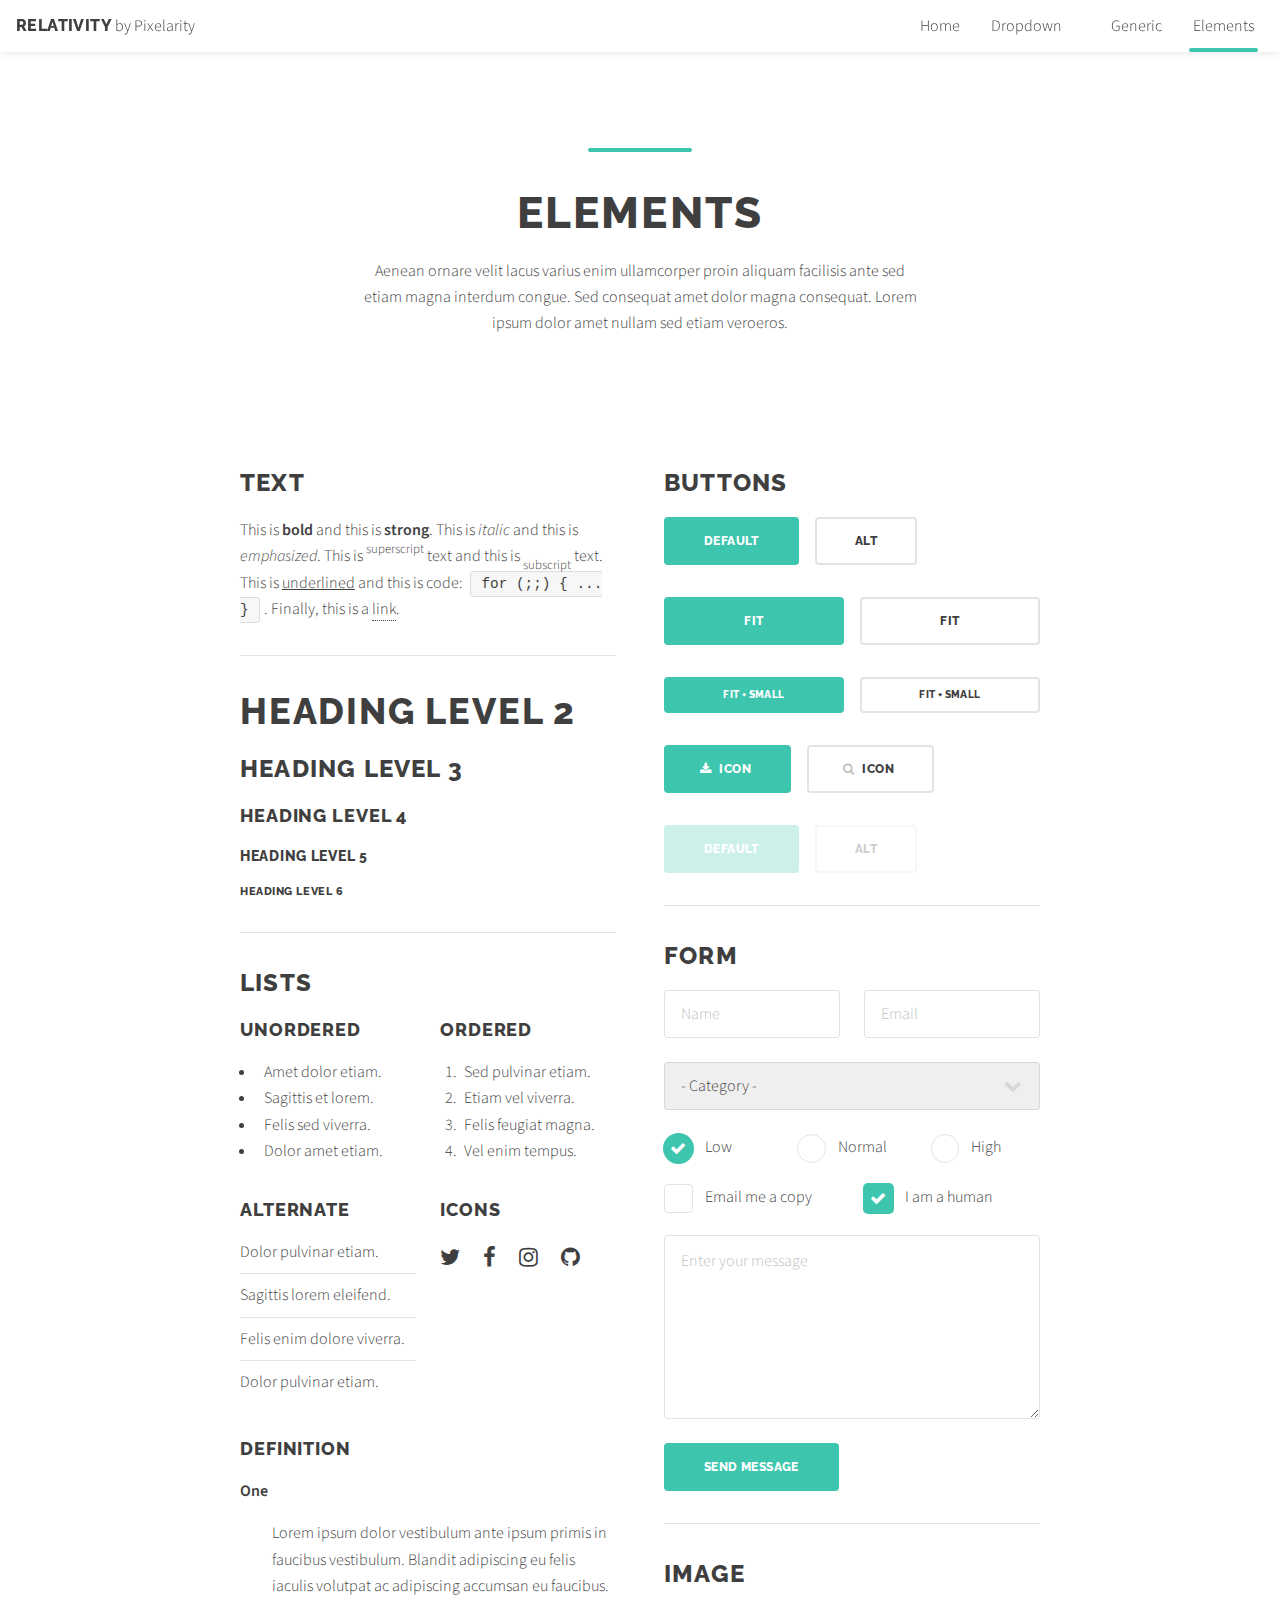
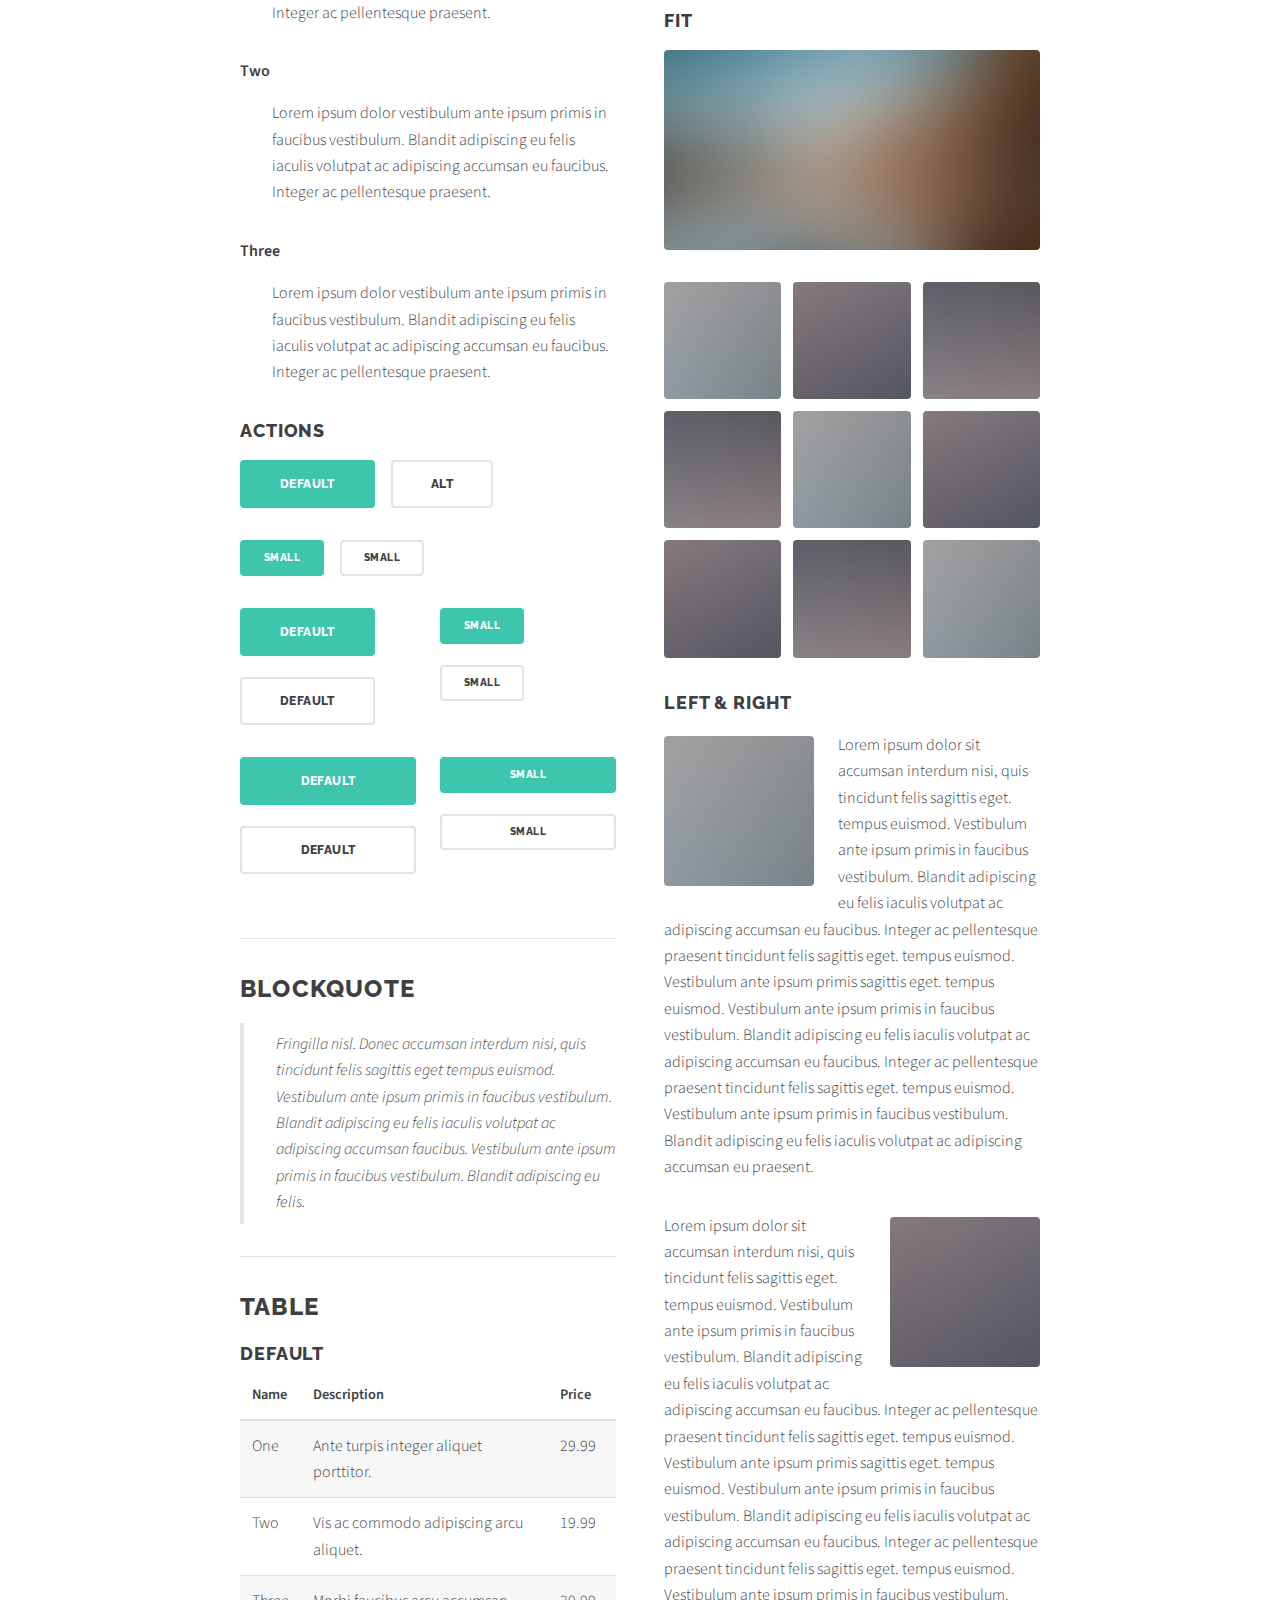
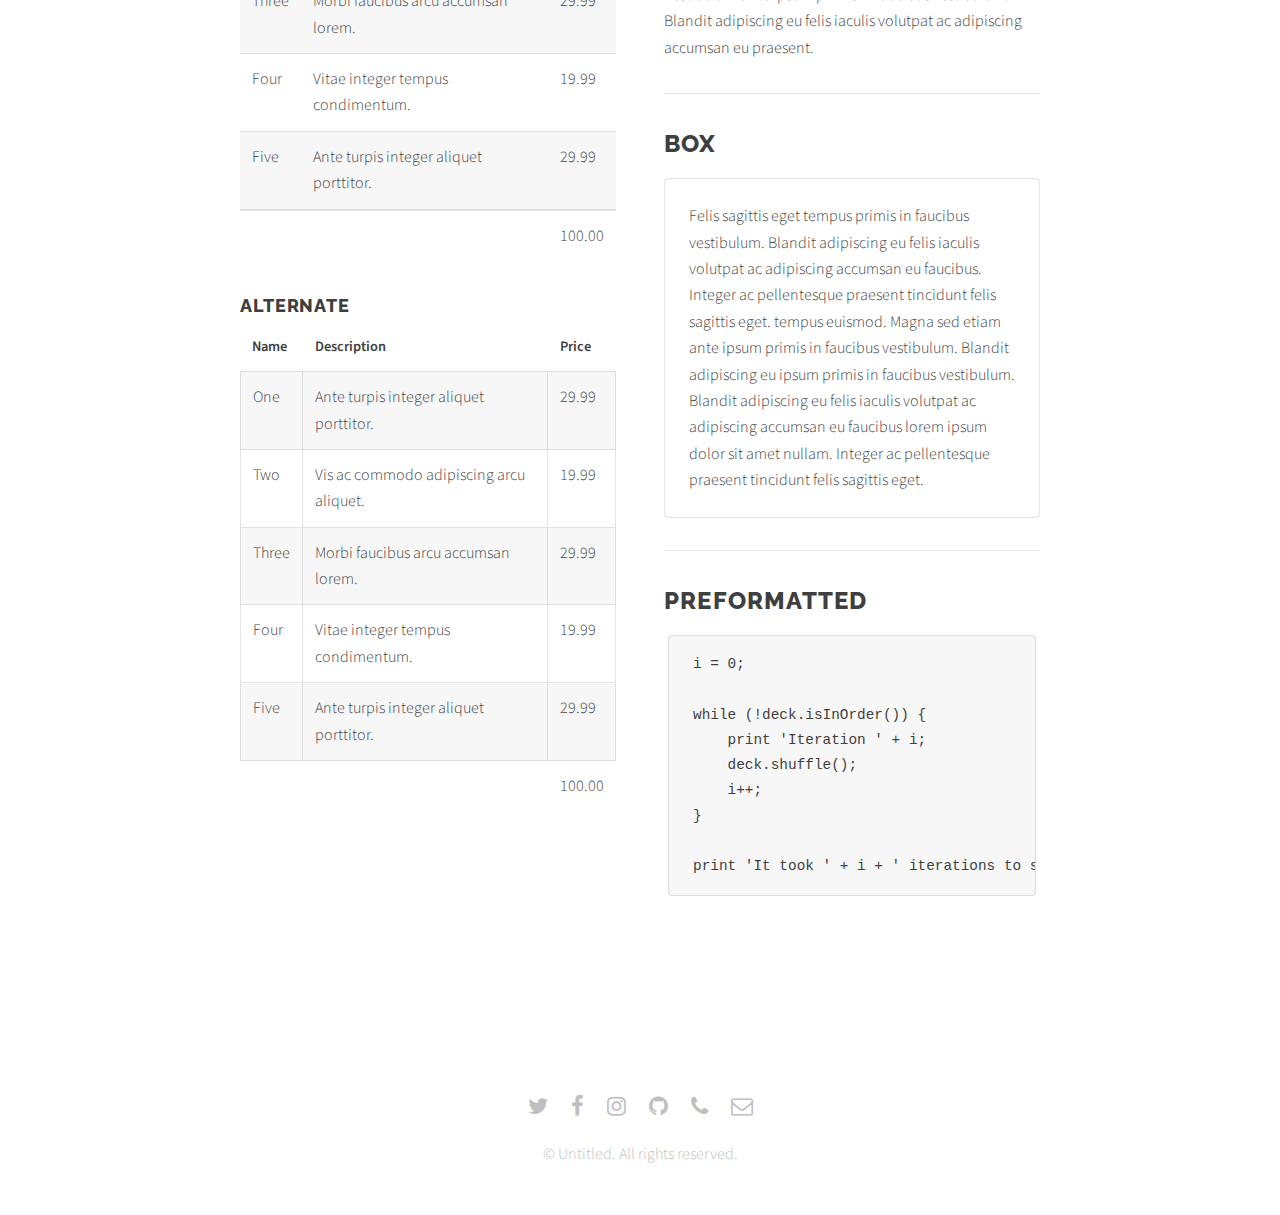
==== commit 571832db: "remove excess html tags" ====
--- a/elements.html
+++ b/elements.html
@@ -1,17 +1,4 @@
-<!doctype html>
-<html>
-  <head>
-    <meta charset="utf-8">
-    <meta http-equiv="x-ua-compatible" content="ie=edge">
-    <meta name="viewport"
-          content="width=device-width, initial-scale=1, shrink-to-fit=no">
-    <!-- Use the title from a page's frontmatter if it has one -->
-    <title>Middleman</title>
-    <link href="/stylesheets/site.css" rel="stylesheet" />
-    <script src="/javascripts/site.js"></script>
-  </head>
-  <body>
-    <!DOCTYPE HTML>
+<!DOCTYPE HTML>
 <!--
 	Relativity by Pixelarity
 	pixelarity.com | hello@pixelarity.com
@@ -456,5 +443,3 @@
 
 	</body>
 </html>
-  </body>
-</html>
